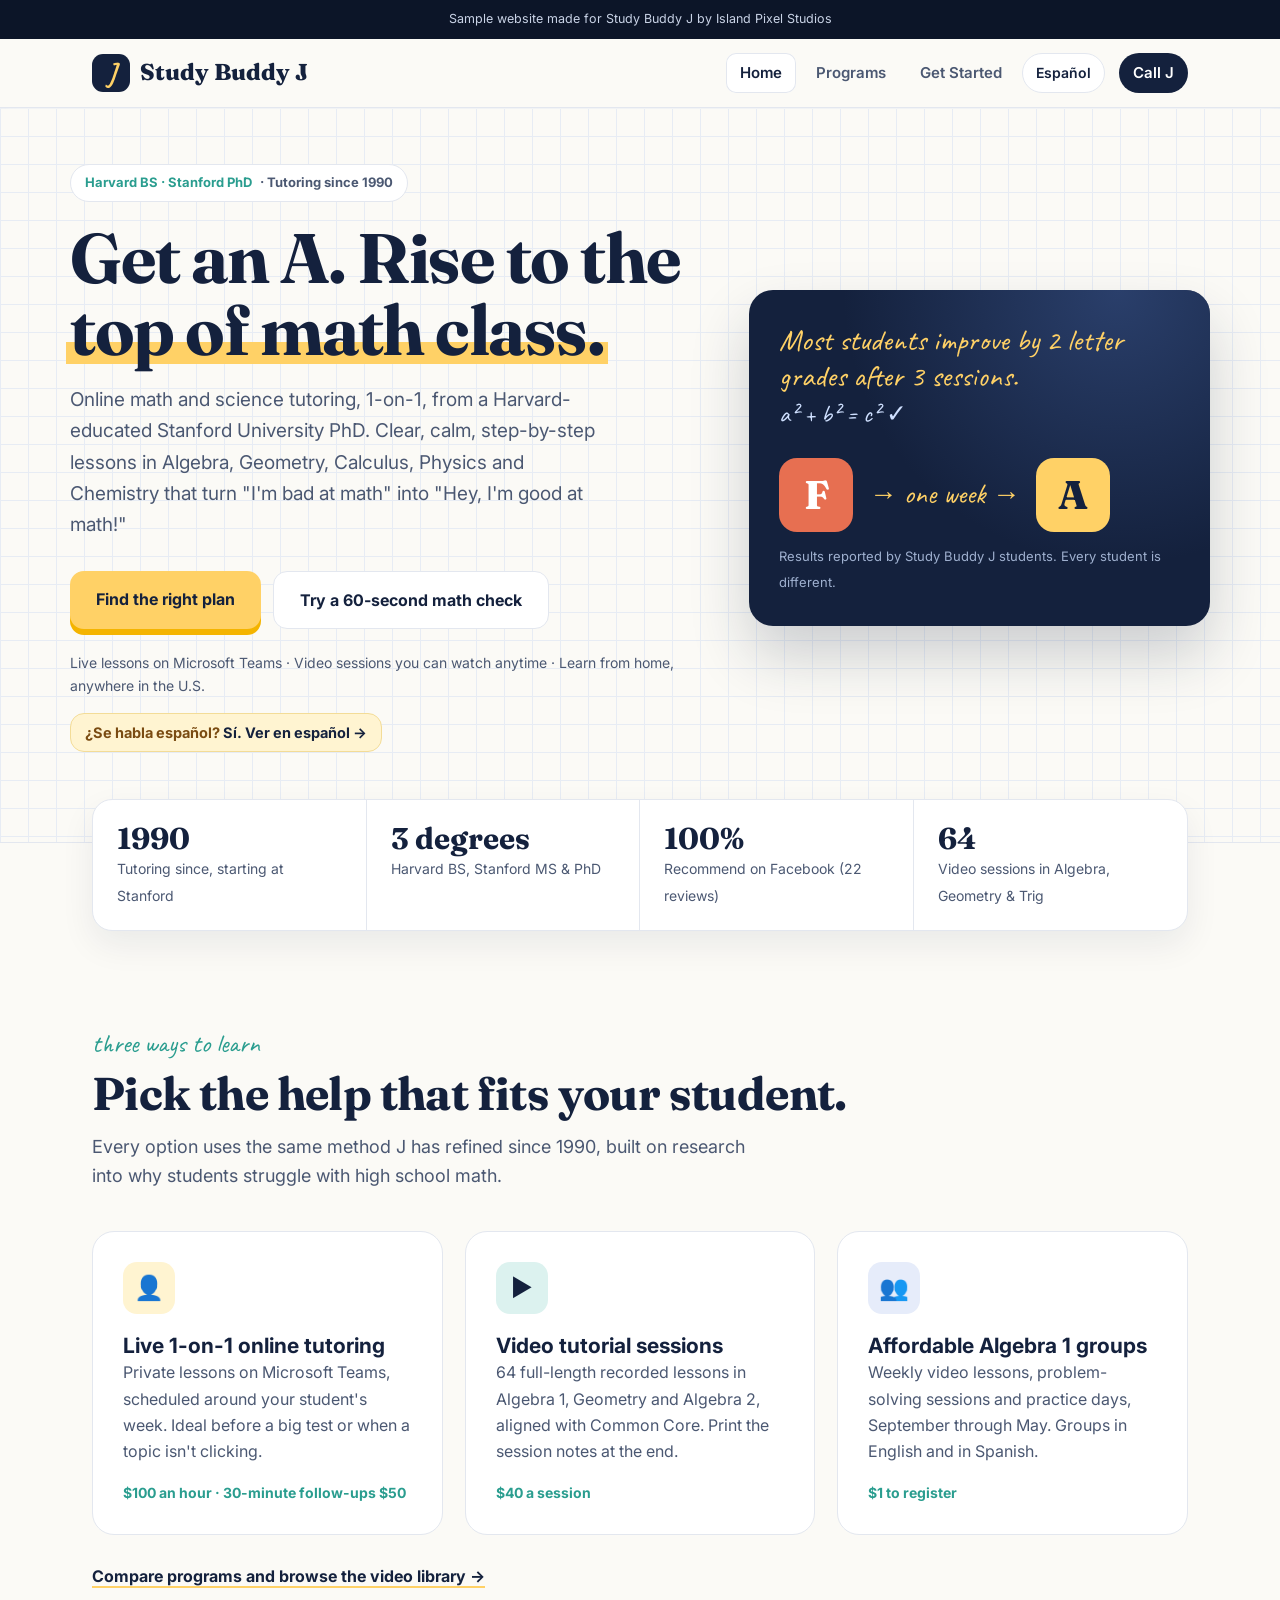
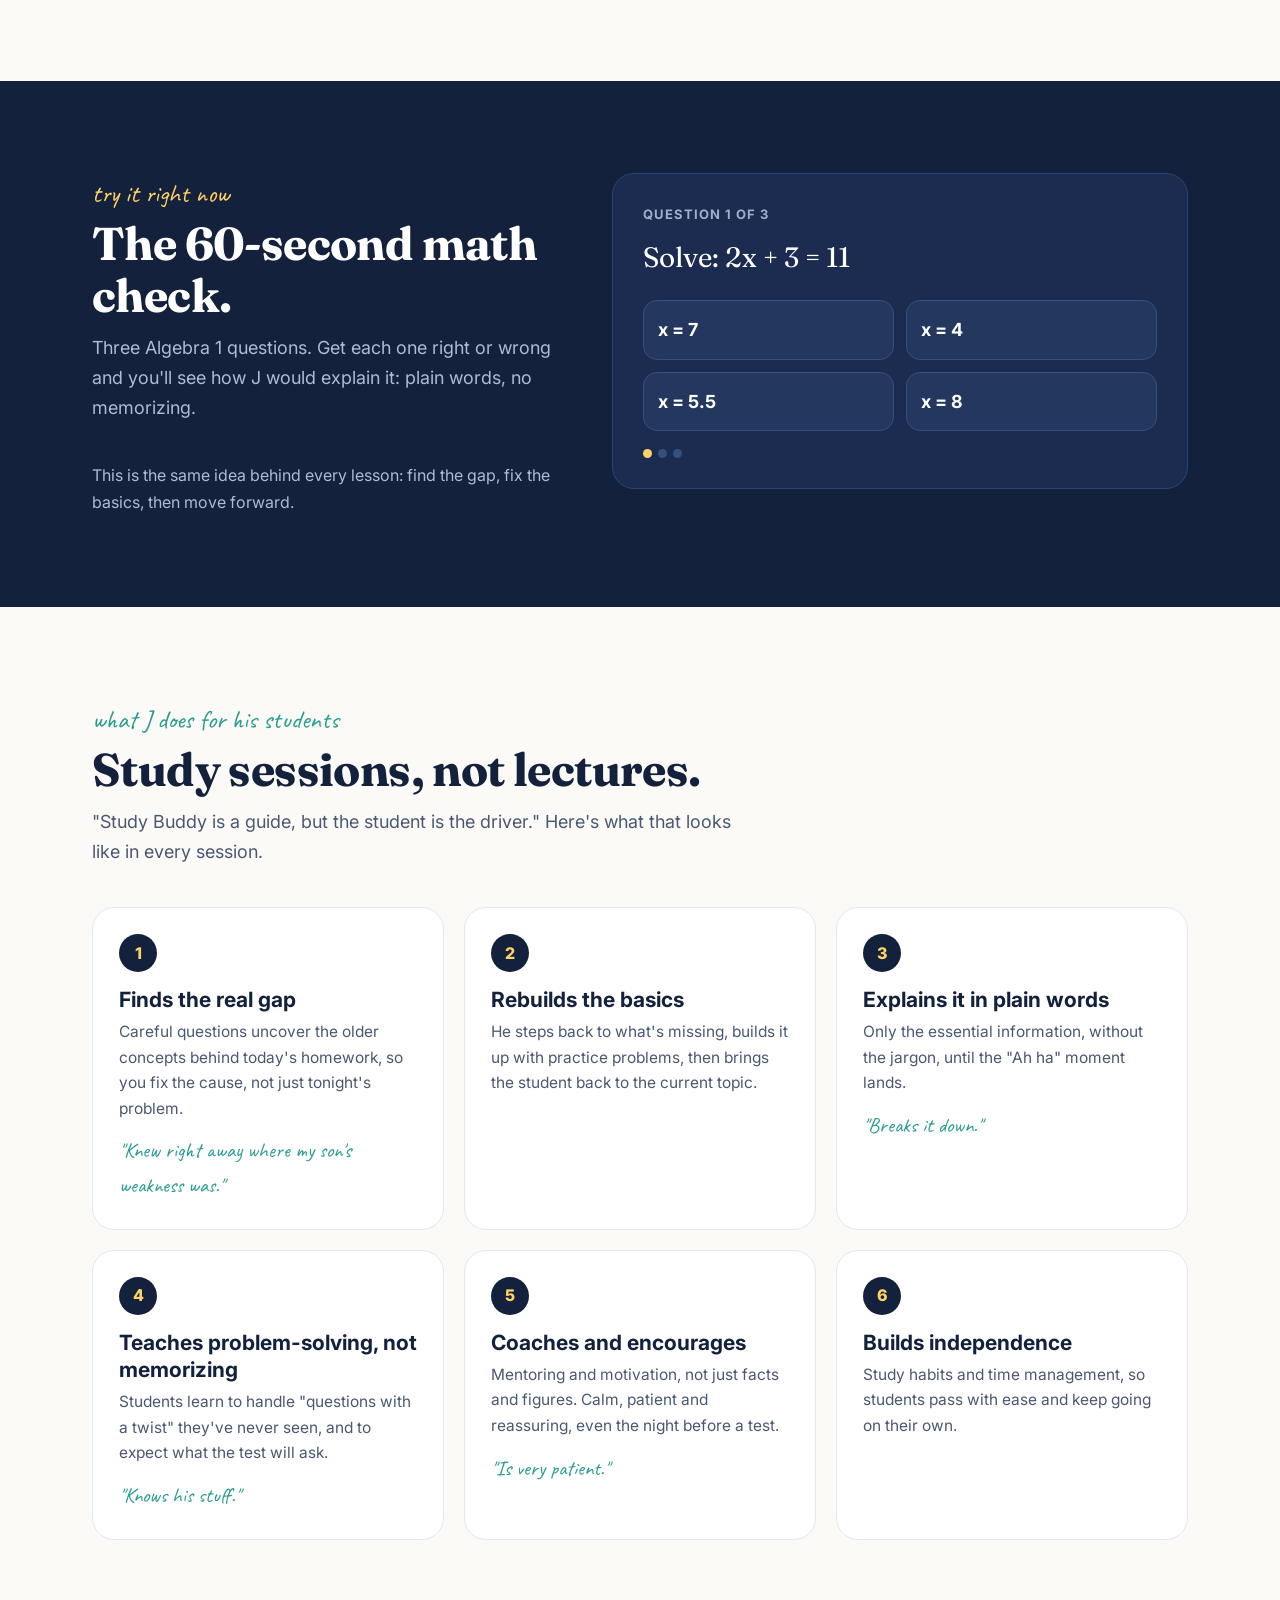
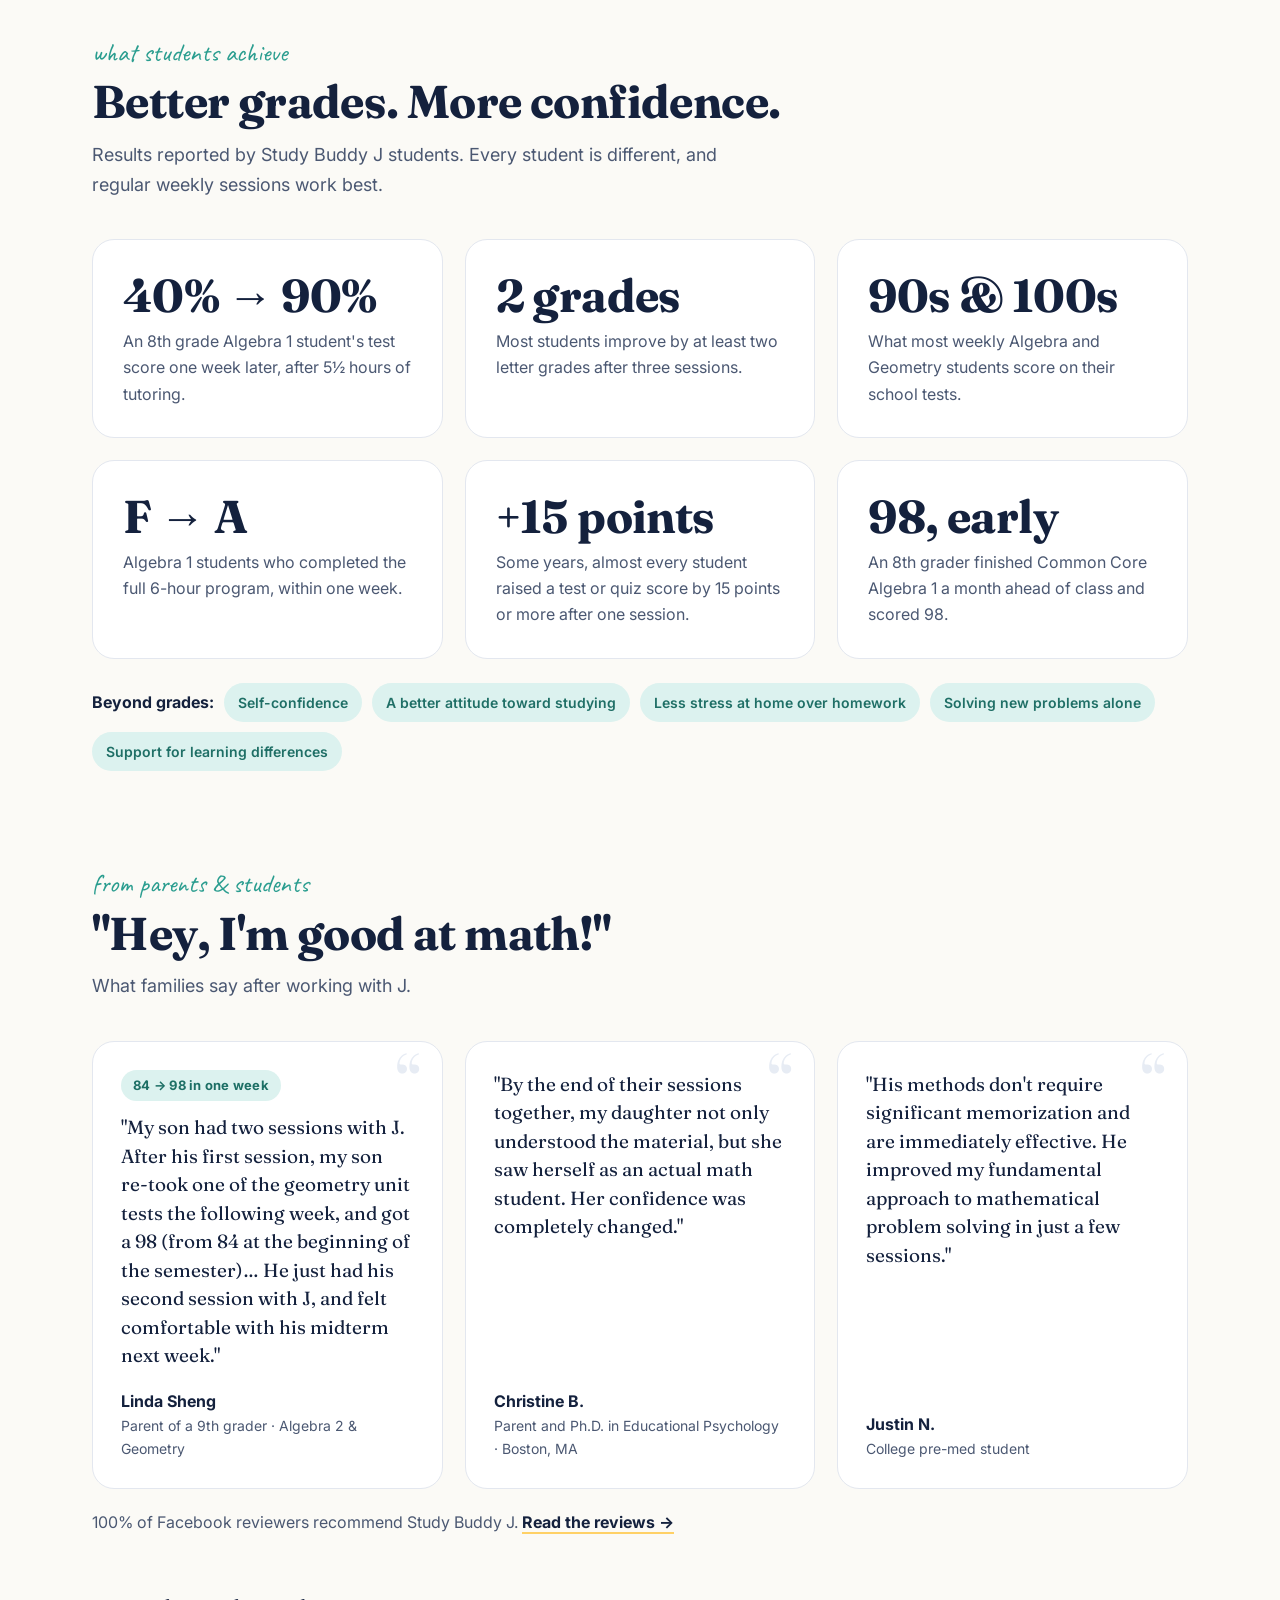
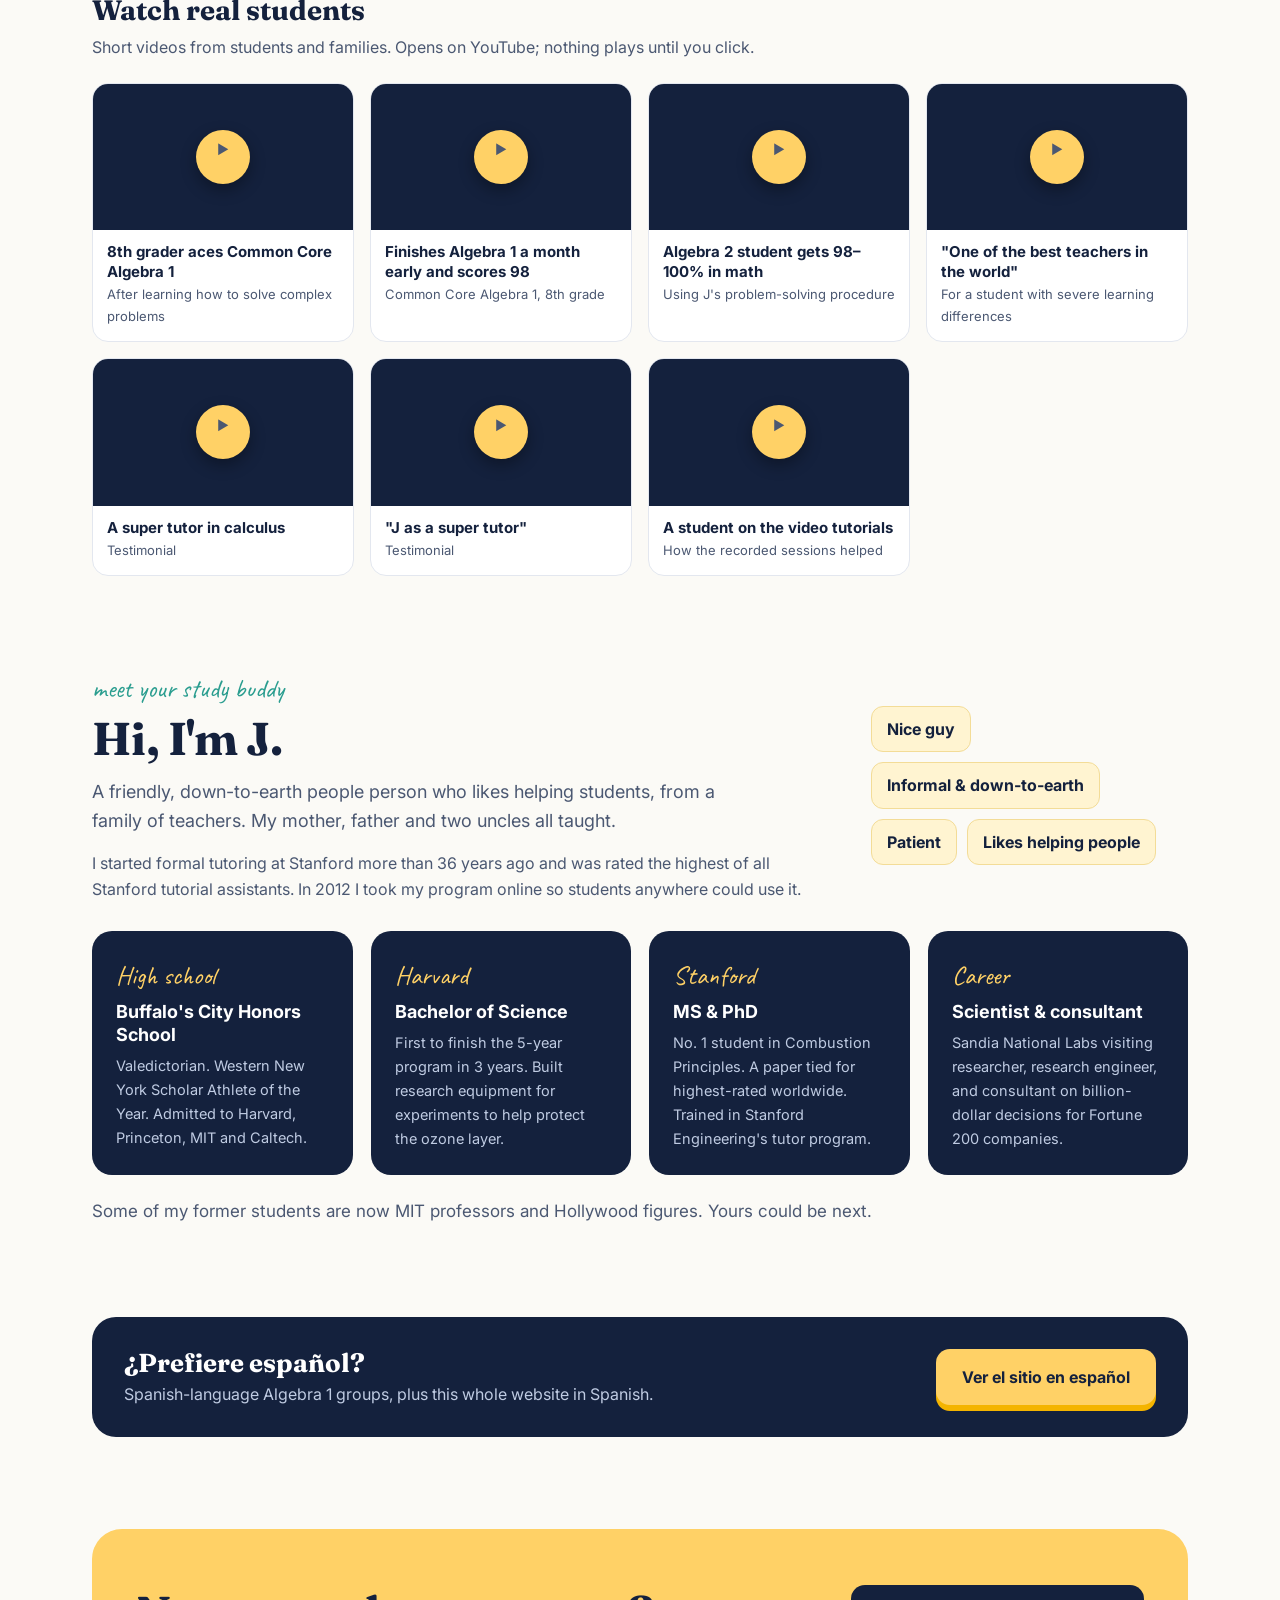
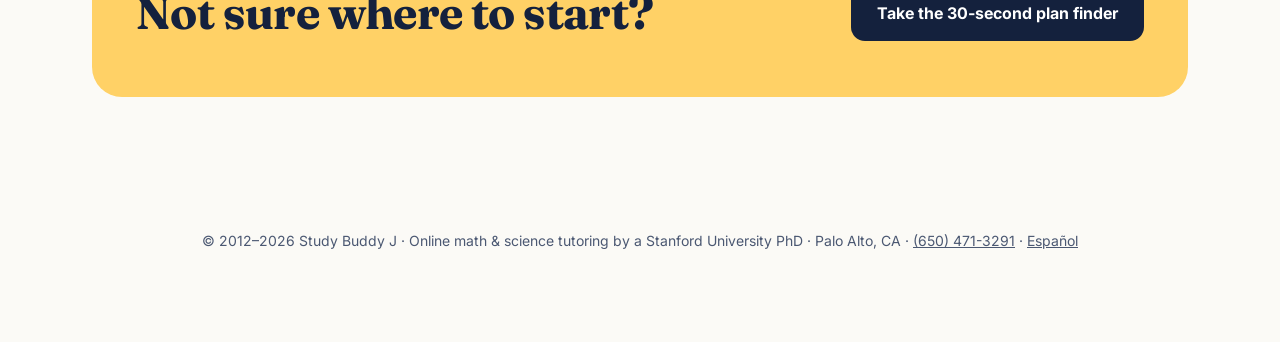
==== index.html @ e6c08299 "Rebuild as real separate pages + Spanish pages (/es/), SEO tags, updated phone/email/prices, store l" ====
<!DOCTYPE html>
<html lang="en">
<head>
<meta charset="utf-8">
<meta name="viewport" content="width=device-width, initial-scale=1">
<meta name="robots" content="noindex, nofollow">
<title>Online Math Tutor: Algebra, Geometry &amp; Calculus | Study Buddy J</title>
<meta name="description" content="Online math and science tutoring from a Harvard-educated Stanford PhD, tutoring since 1990. Live 1-on-1 lessons, video sessions and Algebra 1 groups. Based in Palo Alto, CA.">
<link rel="canonical" href="https://studybuddyj.net/">
<link rel="alternate" hreflang="en" href="https://studybuddyj.net/">
<link rel="alternate" hreflang="es" href="https://studybuddyj.net/es/">
<link rel="alternate" hreflang="x-default" href="https://studybuddyj.net/">
<meta property="og:type" content="website">
<meta property="og:site_name" content="Study Buddy J">
<meta property="og:title" content="Online Math Tutor: Algebra, Geometry &amp; Calculus | Study Buddy J">
<meta property="og:description" content="Online math and science tutoring from a Harvard-educated Stanford PhD, tutoring since 1990. Live 1-on-1 lessons, video sessions and Algebra 1 groups. Based in Palo Alto, CA.">
<meta property="og:url" content="https://studybuddyj.net/">
<meta property="og:locale" content="en_US">
<link rel="icon" href="assets/favicon.svg" type="image/svg+xml">
<link rel="preconnect" href="https://fonts.googleapis.com">
<link rel="preconnect" href="https://fonts.gstatic.com" crossorigin>
<link href="https://fonts.googleapis.com/css2?family=Fraunces:opsz,wght@9..144,600;9..144,800&family=Inter:wght@400;500;600;700;800&family=Caveat:wght@600&display=swap" rel="stylesheet">
<link rel="stylesheet" href="assets/site.css">
<script type="application/ld+json">{"@context": "https://schema.org", "@type": "EducationalOrganization", "name": "Study Buddy J", "url": "https://studybuddyj.net/", "telephone": "+1-650-471-3291", "email": "welcome@studybuddyj.net", "description": "Online math and science tutoring by a Harvard-educated Stanford University PhD, tutoring since 1990. Live 1-on-1 lessons, video sessions and Algebra 1 group programs in English and Spanish.", "address": {"@type": "PostalAddress", "addressLocality": "Palo Alto", "addressRegion": "CA", "addressCountry": "US"}, "areaServed": "US", "availableLanguage": ["English", "Spanish"], "knowsAbout": ["Algebra 1", "Geometry", "Algebra 2", "Trigonometry", "Pre-Calculus", "Calculus", "Physics", "Chemistry", "SAT Math"], "sameAs": ["https://www.facebook.com/profile.php?id=61554739125670"]}</script>
</head>
<body>
<div class="demo">Sample website made for Study Buddy J by Island Pixel Studios</div>
<div class="topbar"><div class="wrap"><header>
  <a class="logo" href="./"><span class="j">J</span>Study Buddy J</a>
  <nav>
    <a href="./" class="active" aria-current="page">Home</a><a href="programs/">Programs</a><a href="get-started/">Get Started</a>
    <a class="lang" href="es/" hreflang="es" lang="es"><span class="long">Español</span><span class="short">ES</span></a>
    <a class="call" href="tel:+16504713291">Call J</a>
  </nav>
</header></div></div>

<main class="page" id="page-home">
  <div class="graph"><div class="wrap hero">
    <div>
      <span class="eyebrow"><b>Harvard BS · Stanford PhD</b> · Tutoring since 1990</span>
      <h1>Get an A. Rise to the <span class="hl">top of math class.</span></h1>
      <p class="lede">Online math and science tutoring, 1-on-1, from a Harvard-educated Stanford University PhD. Clear, calm, step-by-step lessons in Algebra, Geometry, Calculus, Physics and Chemistry that turn "I'm bad at math" into "Hey, I'm good at math!"</p>
      <div class="btns">
        <a class="btn btn-main" href="get-started/">Find the right plan</a>
        <a class="btn btn-alt" href="#check">Try a 60-second math check</a>
      </div>
      <p class="hero-note">Live lessons on Microsoft Teams · Video sessions you can watch anytime · Learn from home, anywhere in the U.S.</p>
      <a class="es-pill" href="es/" hreflang="es" lang="es">¿Se habla español? <b>Sí. Ver en español →</b></a>
    </div>
    <div class="board">
      <div class="scribble">Most students improve by 2 letter grades after 3 sessions.</div>
      <div class="ticker" id="ticker">y = mx + b ✓</div>
      <div class="grade"><div class="g f">F</div><div class="arrow">→ one week →</div><div class="g a">A</div></div>
      <small>Results reported by Study Buddy J students. Every student is different.</small>
    </div>
  </div></div>

  <div class="wrap"><div class="proof">
    <div><b data-count="1990">1990</b><span>Tutoring since, starting at Stanford</span></div>
    <div><b>3 degrees</b><span>Harvard BS, Stanford MS &amp; PhD</span></div>
    <div><b><span data-count="100">100</span>%</b><span>Recommend on Facebook (22 reviews)</span></div>
    <div><b><span data-count="64">64</span></b><span>Video sessions in Algebra, Geometry &amp; Trig</span></div>
  </div></div>

  <section>
    <div class="wrap">
      <div class="kicker">three ways to learn</div>
      <h2>Pick the help that fits your student.</h2>
      <p class="sub">Every option uses the same method J has refined since 1990, built on research into why students struggle with high school math.</p>
      <div class="grid3">
        <div class="card"><div class="ico" style="background:#fff4d1">👤</div><h3>Live 1-on-1 online tutoring</h3><p>Private lessons on Microsoft Teams, scheduled around your student's week. Ideal before a big test or when a topic isn't clicking.</p><div class="tagline">$100 an hour · 30-minute follow-ups $50</div></div>
        <div class="card"><div class="ico" style="background:var(--teal-soft)">▶</div><h3>Video tutorial sessions</h3><p>64 full-length recorded lessons in Algebra 1, Geometry and Algebra 2, aligned with Common Core. Print the session notes at the end.</p><div class="tagline">$40 a session</div></div>
        <div class="card"><div class="ico" style="background:#e6ecfa">👥</div><h3>Affordable Algebra 1 groups</h3><p>Weekly video lessons, problem-solving sessions and practice days, September through May. Groups in English and in Spanish.</p><div class="tagline">$1 to register</div></div>
      </div>
      <p style="margin-top:28px"><a class="link" href="programs/">Compare programs and browse the video library →</a></p>
    </div>
  </section>

  <section class="dark" id="check">
    <div class="wrap check">
      <div>
        <div class="kicker">try it right now</div>
        <h2>The 60-second math check.</h2>
        <p class="sub">Three Algebra 1 questions. Get each one right or wrong and you'll see how J would explain it: plain words, no memorizing.</p>
        <p style="color:#aebbd6">This is the same idea behind every lesson: find the gap, fix the basics, then move forward.</p>
      </div>
      <div class="qbox" id="quiz" data-start="get-started/"></div>
    </div>
  </section>

  <section id="method">
    <div class="wrap">
      <div class="kicker">what J does for his students</div>
      <h2>Study sessions, not lectures.</h2>
      <p class="sub">"Study Buddy is a guide, but the student is the driver." Here's what that looks like in every session.</p>
      <div class="steps">
        <div class="step"><span class="n">1</span><h3>Finds the real gap</h3><p>Careful questions uncover the older concepts behind today's homework, so you fix the cause, not just tonight's problem.</p><span class="say">"Knew right away where my son's weakness was."</span></div>
        <div class="step"><span class="n">2</span><h3>Rebuilds the basics</h3><p>He steps back to what's missing, builds it up with practice problems, then brings the student back to the current topic.</p></div>
        <div class="step"><span class="n">3</span><h3>Explains it in plain words</h3><p>Only the essential information, without the jargon, until the "Ah ha" moment lands.</p><span class="say">"Breaks it down."</span></div>
        <div class="step"><span class="n">4</span><h3>Teaches problem-solving, not memorizing</h3><p>Students learn to handle "questions with a twist" they've never seen, and to expect what the test will ask.</p><span class="say">"Knows his stuff."</span></div>
        <div class="step"><span class="n">5</span><h3>Coaches and encourages</h3><p>Mentoring and motivation, not just facts and figures. Calm, patient and reassuring, even the night before a test.</p><span class="say">"Is very patient."</span></div>
        <div class="step"><span class="n">6</span><h3>Builds independence</h3><p>Study habits and time management, so students pass with ease and keep going on their own.</p></div>
      </div>
    </div>
  </section>

  <section style="padding-top:0">
    <div class="wrap">
      <div class="kicker">what students achieve</div>
      <h2>Better grades. More confidence.</h2>
      <p class="sub">Results reported by Study Buddy J students. Every student is different, and regular weekly sessions work best.</p>
      <div class="grid3 stats">
        <div class="card"><h2>40% → 90%</h2><p>An 8th grade Algebra 1 student's test score one week later, after 5½ hours of tutoring.</p></div>
        <div class="card"><h2>2 grades</h2><p>Most students improve by at least two letter grades after three sessions.</p></div>
        <div class="card"><h2>90s &amp; 100s</h2><p>What most weekly Algebra and Geometry students score on their school tests.</p></div>
        <div class="card"><h2>F → A</h2><p>Algebra 1 students who completed the full 6-hour program, within one week.</p></div>
        <div class="card"><h2>+15 points</h2><p>Some years, almost every student raised a test or quiz score by 15 points or more after one session.</p></div>
        <div class="card"><h2>98, early</h2><p>An 8th grader finished Common Core Algebra 1 a month ahead of class and scored 98.</p></div>
      </div>
      <div class="beyond">
        <b>Beyond grades:</b>
        <span>Self-confidence</span><span>A better attitude toward studying</span><span>Less stress at home over homework</span><span>Solving new problems alone</span><span>Support for learning differences</span>
      </div>
    </div>
  </section>

  <section style="padding-top:0" id="reviews">
    <div class="wrap">
      <div class="kicker">from parents &amp; students</div>
      <h2>"Hey, I'm good at math!"</h2>
      <p class="sub">What families say after working with J.</p>
      <div class="grid3 reviews">
        <figure class="rev"><div class="rev-tag">84 → 98 in one week</div><blockquote>"My son had two sessions with J. After his first session, my son re-took one of the geometry unit tests the following week, and got a 98 (from 84 at the beginning of the semester)… He just had his second session with J, and felt comfortable with his midterm next week."</blockquote><figcaption><b>Linda Sheng</b><span>Parent of a 9th grader · Algebra 2 &amp; Geometry</span></figcaption></figure>
        <figure class="rev"><blockquote>"By the end of their sessions together, my daughter not only understood the material, but she saw herself as an actual math student. Her confidence was completely changed."</blockquote><figcaption><b>Christine B.</b><span>Parent and Ph.D. in Educational Psychology · Boston, MA</span></figcaption></figure>
        <figure class="rev"><blockquote>"His methods don't require significant memorization and are immediately effective. He improved my fundamental approach to mathematical problem solving in just a few sessions."</blockquote><figcaption><b>Justin N.</b><span>College pre-med student</span></figcaption></figure>
      </div>
      <p class="more-rev">100% of Facebook reviewers recommend Study Buddy J. <a class="link" href="https://www.facebook.com/profile.php?id=61554739125670&amp;sk=reviews" target="_blank" rel="noopener">Read the reviews →</a></p>

      <h3 style="margin:56px 0 6px;font-family:'Fraunces',serif;font-size:28px">Watch real students</h3>
      <p style="color:var(--ink-soft);margin-bottom:22px">Short videos from students and families. Opens on YouTube; nothing plays until you click.</p>
      <div class="vgrid"><a class="vcard" href="https://www.youtube.com/watch?v=wDbudhC2nAU" target="_blank" rel="noopener"><div class="thumb" style="background-image:url(https://i.ytimg.com/vi/wDbudhC2nAU/hqdefault.jpg)"><span class="pbtn">▶</span></div><b>8th grader aces Common Core Algebra 1</b><span>After learning how to solve complex problems</span></a><a class="vcard" href="https://www.youtube.com/watch?v=GCJEwAzh7tQ" target="_blank" rel="noopener"><div class="thumb" style="background-image:url(https://i.ytimg.com/vi/GCJEwAzh7tQ/hqdefault.jpg)"><span class="pbtn">▶</span></div><b>Finishes Algebra 1 a month early and scores 98</b><span>Common Core Algebra 1, 8th grade</span></a><a class="vcard" href="https://www.youtube.com/watch?v=z6eLEng6H3I" target="_blank" rel="noopener"><div class="thumb" style="background-image:url(https://i.ytimg.com/vi/z6eLEng6H3I/hqdefault.jpg)"><span class="pbtn">▶</span></div><b>Algebra 2 student gets 98–100% in math</b><span>Using J's problem-solving procedure</span></a><a class="vcard" href="https://www.youtube.com/watch?v=gaQkwqXOjgE" target="_blank" rel="noopener"><div class="thumb" style="background-image:url(https://i.ytimg.com/vi/gaQkwqXOjgE/hqdefault.jpg)"><span class="pbtn">▶</span></div><b>"One of the best teachers in the world"</b><span>For a student with severe learning differences</span></a><a class="vcard" href="https://www.youtube.com/watch?v=ASekdlsZnmU" target="_blank" rel="noopener"><div class="thumb" style="background-image:url(https://i.ytimg.com/vi/ASekdlsZnmU/hqdefault.jpg)"><span class="pbtn">▶</span></div><b>A super tutor in calculus</b><span>Testimonial</span></a><a class="vcard" href="https://www.youtube.com/watch?v=7LE7vMYkFGE" target="_blank" rel="noopener"><div class="thumb" style="background-image:url(https://i.ytimg.com/vi/7LE7vMYkFGE/hqdefault.jpg)"><span class="pbtn">▶</span></div><b>"J as a super tutor"</b><span>Testimonial</span></a><a class="vcard" href="https://www.youtube.com/watch?v=bZ2bqB1WyNo" target="_blank" rel="noopener"><div class="thumb" style="background-image:url(https://i.ytimg.com/vi/bZ2bqB1WyNo/hqdefault.jpg)"><span class="pbtn">▶</span></div><b>A student on the video tutorials</b><span>How the recorded sessions helped</span></a></div>
    </div>
  </section>

  <section style="padding-top:0" id="about">
    <div class="wrap">
      <div class="about-top">
        <div>
          <div class="kicker">meet your study buddy</div>
          <h2>Hi, I'm J.</h2>
          <p class="sub" style="margin-bottom:14px">A friendly, down-to-earth people person who likes helping students, from a family of teachers. My mother, father and two uncles all taught.</p>
          <p style="color:var(--ink-soft)">I started formal tutoring at Stanford more than 36 years ago and was rated the highest of all Stanford tutorial assistants. In 2012 I took my program online so students anywhere could use it.</p>
        </div>
        <ul class="traits"><li>Nice guy</li><li>Informal &amp; down-to-earth</li><li>Patient</li><li>Likes helping people</li></ul>
      </div>
      <div class="timeline">
        <div class="tl"><span class="yr">High school</span><h3>Buffalo's City Honors School</h3><p>Valedictorian. Western New York Scholar Athlete of the Year. Admitted to Harvard, Princeton, MIT and Caltech.</p></div>
        <div class="tl"><span class="yr">Harvard</span><h3>Bachelor of Science</h3><p>First to finish the 5-year program in 3 years. Built research equipment for experiments to help protect the ozone layer.</p></div>
        <div class="tl"><span class="yr">Stanford</span><h3>MS &amp; PhD</h3><p>No. 1 student in Combustion Principles. A paper tied for highest-rated worldwide. Trained in Stanford Engineering's tutor program.</p></div>
        <div class="tl"><span class="yr">Career</span><h3>Scientist &amp; consultant</h3><p>Sandia National Labs visiting researcher, research engineer, and consultant on billion-dollar decisions for Fortune 200 companies.</p></div>
      </div>
      <p style="color:var(--ink-soft);margin-top:22px;font-size:17px">Some of my former students are now MIT professors and Hollywood figures. Yours could be next.</p>
    </div>
  </section>

  <section style="padding-top:0"><div class="wrap"><div class="es-strip">
    <div><h3 lang="es">¿Prefiere español?</h3><p>Spanish-language Algebra 1 groups, plus this whole website in Spanish.</p></div>
    <a class="btn btn-main" href="es/" hreflang="es" lang="es">Ver el sitio en español</a>
  </div></div></section>

  <section style="padding-top:0"><div class="wrap"><div class="cta">
    <h2>Not sure where to start?</h2>
    <a class="btn btn-dark" href="get-started/">Take the 30-second plan finder</a>
  </div></div></section>
</main>

<footer>© 2012–2026 Study Buddy J · Online math &amp; science tutoring by a Stanford University PhD · Palo Alto, CA · <a href="tel:+16504713291">(650) 471-3291</a> · <a href="es/" hreflang="es">Español</a></footer>
<div class="mobile-call"><a href="tel:+16504713291" style="background:var(--navy);color:#fff">Call J</a><a href="get-started/" style="background:var(--chalk);color:var(--navy)">Get started</a></div>
<script src="assets/site.js" defer></script>
</body>
</html>
---- assets/site.css ----
:root{--ink:#14213d;--ink-soft:#4b5872;--paper:#fbfaf6;--grid:#e7ecf4;--navy:#14213d;--navy-2:#1d2f55;--chalk:#ffd166;--chalk-deep:#f4b400;--teal:#2a9d8f;--teal-soft:#dcf2ef;--red:#e76f51;--line:#e3e7ef}
  *{box-sizing:border-box;margin:0;padding:0}
  html{scroll-behavior:smooth}
  body{font-family:"Inter",system-ui,sans-serif;color:var(--ink);background:var(--paper);line-height:1.65}
  a{color:inherit}
  button{font:inherit;cursor:pointer}
  .demo{background:#0c1528;color:#c9d3e6;font-size:12.5px;text-align:center;padding:9px 16px}
  .wrap{max-width:1140px;margin:0 auto;padding:0 22px}
  .topbar{position:sticky;top:0;z-index:20;background:rgba(251,250,246,.92);backdrop-filter:blur(8px);border-bottom:1px solid var(--line)}
  header{display:flex;align-items:center;justify-content:space-between;padding:14px 0}
  .logo{display:flex;align-items:center;gap:10px;font-family:"Fraunces",serif;font-weight:800;font-size:23px;text-decoration:none}
  .logo .j{display:grid;place-items:center;width:38px;height:38px;border-radius:11px;background:var(--navy);color:var(--chalk);font-family:"Caveat",cursive;font-size:28px;line-height:1}
  nav{display:flex;align-items:center;gap:6px}
  nav a{text-decoration:none;font-weight:600;font-size:15px;color:var(--ink-soft);padding:8px 14px;border-radius:10px}
  nav a:hover{color:var(--ink);background:#fff}
  nav a.active{color:var(--ink);background:#fff;box-shadow:inset 0 0 0 1px var(--line)}
  nav .call{background:var(--navy);color:#fff;border-radius:999px;margin-left:8px}
  nav .call:hover{background:var(--navy-2);color:#fff}

  .page{display:none;animation:fade .35s ease}
  .page.show{display:block}
  @keyframes fade{from{opacity:0;transform:translateY(8px)}to{opacity:1;transform:none}}

  .graph{background:linear-gradient(var(--grid) 1px,transparent 1px) 0 0/28px 28px,linear-gradient(90deg,var(--grid) 1px,transparent 1px) 0 0/28px 28px,var(--paper);border-bottom:1px solid var(--line)}
  .hero{display:grid;grid-template-columns:1.15fr .85fr;gap:56px;align-items:center;padding:56px 0 90px}
  .eyebrow{display:inline-flex;gap:8px;background:#fff;border:1px solid var(--line);padding:7px 14px;border-radius:999px;font-size:13px;font-weight:700;color:var(--ink-soft)}
  .eyebrow b{color:var(--teal)}
  h1{font-family:"Fraunces",serif;font-size:clamp(40px,6vw,70px);line-height:1.03;letter-spacing:-1.5px;margin:20px 0 18px}
  .hl{white-space:nowrap;padding:0 4px;margin:0 -4px;border-radius:4px;background:linear-gradient(transparent 64%,var(--chalk) 64%,var(--chalk) 90%,transparent 90%);-webkit-box-decoration-break:clone;box-decoration-break:clone}
  .lede{font-size:19px;color:var(--ink-soft);max-width:540px;margin-bottom:30px}
  .btns{display:flex;gap:12px;flex-wrap:wrap}
  .btn{display:inline-block;text-decoration:none;font-weight:700;padding:15px 26px;border-radius:14px;border:0;transition:transform .15s,box-shadow .15s}
  .btn:hover{transform:translateY(-2px)}
  .btn-main{background:var(--chalk);color:var(--navy);box-shadow:0 6px 0 var(--chalk-deep)}
  .btn-dark{background:var(--navy);color:#fff}
  .btn-alt{background:#fff;border:1.5px solid var(--line)}
  .hero-note{margin-top:22px;font-size:14px;color:var(--ink-soft)}

  .board{background:var(--navy);color:#e9eef8;border-radius:24px;padding:32px 30px;box-shadow:0 30px 60px #14213d33;position:relative;overflow:hidden}
  .board:before{content:"";position:absolute;inset:0;background:radial-gradient(circle at 80% 0,#2a3f6b 0,transparent 55%)}
  .board>*{position:relative}
  .board .scribble{font-family:"Caveat",cursive;color:var(--chalk);font-size:30px;line-height:1.2}
  .grade{display:flex;align-items:center;gap:16px;margin:22px 0 10px}
  .g{display:grid;place-items:center;width:74px;height:74px;border-radius:18px;font-family:"Fraunces",serif;font-weight:800;font-size:40px;transition:all .6s}
  .g.f{background:#e76f51;color:#fff}
  .g.a{background:var(--chalk);color:var(--navy)}
  .arrow{font-family:"Caveat",cursive;font-size:28px;color:var(--chalk)}
  .board small{color:#9fb0cf;font-size:13px}
  .ticker{font-family:"Caveat",cursive;font-size:25px;color:#cfe0ff;min-height:36px}

  .proof{display:grid;grid-template-columns:repeat(4,1fr);background:#fff;border:1px solid var(--line);border-radius:20px;margin-top:-44px;position:relative;box-shadow:0 14px 34px #14213d12}
  .proof div{padding:22px 24px;border-right:1px solid var(--line)}
  .proof div:last-child{border-right:0}
  .proof b{display:block;font-family:"Fraunces",serif;font-size:30px;line-height:1.1}
  .proof span{font-size:14px;color:var(--ink-soft)}
  .proof b span{font-size:inherit;color:inherit}

  section{padding:92px 0}
  h2{font-family:"Fraunces",serif;font-size:clamp(30px,4.2vw,46px);line-height:1.12;letter-spacing:-.6px;margin-bottom:12px}
  h3{font-size:21px;line-height:1.3}
  .sub{font-size:18px;color:var(--ink-soft);max-width:660px;margin-bottom:40px}
  .kicker{font-family:"Caveat",cursive;font-size:26px;color:var(--teal);margin-bottom:2px}
  .card{background:#fff;border:1px solid var(--line);border-radius:22px;padding:30px}
  .grid3{display:grid;grid-template-columns:repeat(3,1fr);gap:22px}
  .grid2{display:grid;grid-template-columns:1fr 1fr;gap:22px}
  .ico{width:52px;height:52px;border-radius:14px;display:grid;place-items:center;font-size:24px;margin-bottom:18px}
  .card p{color:var(--ink-soft)}
  .tagline{margin-top:16px;font-weight:700;font-size:14px;color:var(--teal)}
  .link{font-weight:700;color:var(--navy);text-decoration:none;border-bottom:2px solid var(--chalk)}

  /* math check */
  .dark{background:var(--navy);color:#e9eef8}
  .dark h2{color:#fff}.dark .sub{color:#aebbd6}.dark .kicker{color:var(--chalk)}
  .check{display:grid;grid-template-columns:.9fr 1.1fr;gap:48px;align-items:start}
  .qbox{background:#1c2c50;border:1px solid #2d4372;border-radius:22px;padding:30px}
  .qnum{font-size:13px;font-weight:700;letter-spacing:.08em;color:#9fb0cf;text-transform:uppercase}
  .qtext{font-family:"Fraunces",serif;font-size:28px;margin:8px 0 20px;color:#fff}
  .opts{display:grid;grid-template-columns:1fr 1fr;gap:12px}
  .opt{background:#24375f;border:1.5px solid #34507f;color:#fff;border-radius:14px;padding:14px;font-weight:700;font-size:18px;text-align:left}
  .opt:hover{border-color:var(--chalk)}
  .opt.right{background:var(--teal);border-color:var(--teal)}
  .opt.wrong{background:#5b2f3a;border-color:var(--red)}
  .explain{margin-top:18px;background:#13213f;border-radius:14px;padding:16px 18px;font-size:15px;color:#cfe0ff;display:none}
  .explain.show{display:block}
  .explain b{color:var(--chalk);font-family:"Caveat",cursive;font-size:22px;font-weight:600}
  .qnav{display:flex;justify-content:space-between;align-items:center;margin-top:18px}
  .dots{display:flex;gap:6px}.dots i{width:9px;height:9px;border-radius:50%;background:#34507f}.dots i.on{background:var(--chalk)}
  .score{font-family:"Fraunces",serif;font-size:40px;color:var(--chalk)}

  /* reviews carousel */
  .carousel{position:relative}
  .slide{display:none}.slide.show{display:block;animation:fade .4s}
  .quote{font-family:"Fraunces",serif;font-size:clamp(22px,2.6vw,30px);line-height:1.45;max-width:860px}
  .who{margin-top:18px;color:var(--ink-soft)}.who b{color:var(--ink)}
  .cnav{display:flex;gap:10px;margin-top:26px}
  .cnav button{width:46px;height:46px;border-radius:50%;border:1.5px solid var(--line);background:#fff;font-size:18px}

  /* programs page */
  .phead{padding:60px 0 40px}
  .program{display:grid;grid-template-columns:auto 1fr auto;gap:24px;align-items:center;background:#fff;border:1px solid var(--line);border-radius:22px;padding:26px 28px;margin-bottom:16px}
  .program .ico{margin:0}
  .program p{color:var(--ink-soft)}
  .price{text-align:right;font-family:"Fraunces",serif;font-size:26px;font-weight:800}
  .price small{display:block;font-family:"Inter";font-size:13px;color:var(--ink-soft);font-weight:500}
  .subs{display:grid;grid-template-columns:repeat(3,1fr);gap:18px;margin-top:22px}
  .sub-card{background:#fff;border:1.5px solid var(--line);border-radius:20px;padding:24px;position:relative}
  .sub-card.pop{border-color:var(--chalk-deep);box-shadow:0 12px 30px #f4b40026}
  .sub-card .badge{position:absolute;top:-12px;left:22px;background:var(--chalk);font-size:12px;font-weight:800;padding:4px 10px;border-radius:999px}
  .sub-card .big{font-family:"Fraunces",serif;font-size:38px;font-weight:800}
  .sub-card ul{list-style:none;margin-top:10px;color:var(--ink-soft);font-size:15px}
  .sub-card li{padding:4px 0}.sub-card li:before{content:"✓ ";color:var(--teal);font-weight:800}

  .lib-tools{display:flex;gap:12px;flex-wrap:wrap;margin-bottom:18px}
  .lib-tools input{flex:1;min-width:220px;padding:13px 16px;border:1.5px solid var(--line);border-radius:12px;font:inherit;background:#fff}
  .filter{border:1.5px solid var(--line);background:#fff;border-radius:999px;padding:10px 16px;font-weight:700;font-size:14px}
  .filter.on{background:var(--navy);color:#fff;border-color:var(--navy)}
  .lib{display:grid;grid-template-columns:repeat(3,1fr);gap:12px}
  .vid{background:#fff;border:1px solid var(--line);border-radius:16px;padding:16px 18px;display:flex;gap:14px;align-items:flex-start}
  .play{flex:none;width:40px;height:40px;border-radius:12px;display:grid;place-items:center;color:#fff;font-size:14px}
  .vid b{display:block;font-size:15px}
  .vid span{font-size:13px;color:var(--ink-soft)}
  .count{font-size:14px;color:var(--ink-soft);margin-bottom:12px}
  .es-card{background:linear-gradient(135deg,#fff4d1,#fde3cf);border-radius:24px;padding:34px;display:grid;grid-template-columns:1.2fr .8fr;gap:30px;align-items:center}
  .week{display:grid;grid-template-columns:repeat(5,1fr);gap:8px;margin-top:22px}
  .day{background:#fff;border-radius:14px;padding:14px 10px;text-align:center;font-size:13px}
  .day b{display:block;font-size:14px;margin-bottom:4px}

  /* start page */
  .finder{max-width:760px;margin:0 auto}
  .step-q{font-family:"Fraunces",serif;font-size:26px;margin-bottom:16px}
  .choices{display:grid;gap:12px}
  .choice{background:#fff;border:1.5px solid var(--line);border-radius:16px;padding:16px 20px;text-align:left;font-weight:600;font-size:16px;display:flex;gap:14px;align-items:center}
  .choice:hover{border-color:var(--chalk-deep);transform:translateX(3px)}
  .choice span{font-size:22px}
  .progress{height:8px;background:var(--grid);border-radius:99px;margin-bottom:28px;overflow:hidden}
  .progress i{display:block;height:100%;background:var(--teal);width:0;transition:width .4s}
  .result{background:var(--navy);color:#fff;border-radius:24px;padding:34px}
  .result h3{font-family:"Fraunces",serif;font-size:30px;color:var(--chalk);margin:4px 0 10px}
  .result p{color:#cfdcf2}
  form.book{display:grid;grid-template-columns:1fr 1fr;gap:14px}
  form.book label{font-size:14px;font-weight:700;display:block;margin-bottom:6px}
  form.book input,form.book select,form.book textarea{width:100%;padding:13px 14px;border:1.5px solid var(--line);border-radius:12px;font:inherit;background:#fff}
  form.book .full{grid-column:1/-1}
  .sent{display:none;background:var(--teal-soft);border-radius:16px;padding:20px;font-weight:600}
  details{background:#fff;border:1px solid var(--line);border-radius:16px;padding:18px 22px;margin-bottom:12px}
  summary{font-weight:700;cursor:pointer;list-style:none;display:flex;justify-content:space-between}
  summary:after{content:"+";font-size:22px;line-height:1;color:var(--teal)}
  details[open] summary:after{content:"–"}
  details p{color:var(--ink-soft);margin-top:10px}
  .contact-strip{display:grid;grid-template-columns:repeat(3,1fr);gap:16px;margin-top:24px}
  .contact-strip .card{padding:22px}
  .contact-strip a{font-family:"Fraunces",serif;font-weight:800;font-size:21px;text-decoration:none;display:block;margin-top:2px}

  .cta{background:var(--chalk);border-radius:30px;padding:56px 44px;display:flex;justify-content:space-between;align-items:center;gap:30px;flex-wrap:wrap}
  .cta h2{color:var(--navy);margin:0}
  footer{padding:40px 0 90px;text-align:center;color:var(--ink-soft);font-size:14px}
  .mobile-call{display:none}

  /* method, results, reviews, videos, about */
  .steps{display:grid;grid-template-columns:repeat(3,1fr);gap:20px}
  .step{background:#fff;border:1px solid var(--line);border-radius:22px;padding:26px;position:relative}
  .step .n{display:grid;place-items:center;width:38px;height:38px;border-radius:50%;background:var(--navy);color:var(--chalk);font-weight:800;margin-bottom:14px}
  .step h3{margin-bottom:6px}
  .step p{color:var(--ink-soft);font-size:15.5px}
  .step .say{display:inline-block;margin-top:12px;font-family:"Caveat",cursive;font-size:21px;color:var(--teal)}
  .stats h2{margin:0 0 6px}
  .beyond{display:flex;flex-wrap:wrap;gap:10px;align-items:center;margin-top:24px}
  .beyond span{background:var(--teal-soft);color:#1f6f66;font-weight:600;font-size:14px;padding:8px 14px;border-radius:999px}
  .rev{background:#fff;border:1px solid var(--line);border-radius:22px;padding:28px;display:flex;flex-direction:column;justify-content:space-between;position:relative}
  .rev:before{content:"\201C";position:absolute;top:4px;right:20px;font-family:"Fraunces",serif;font-size:80px;color:var(--grid);line-height:1}
  .rev blockquote{font-family:"Fraunces",serif;font-size:19px;line-height:1.5;position:relative}
  .rev figcaption{margin-top:18px;font-size:14px;color:var(--ink-soft)}
  .rev-tag{align-self:flex-start;background:var(--teal-soft);color:#1d6f65;font-weight:700;font-size:13px;letter-spacing:.02em;padding:5px 12px;border-radius:999px;margin-bottom:12px}
  .rev figcaption b{display:block;color:var(--ink);font-size:16px}
  .more-rev{margin-top:20px;color:var(--ink-soft)}
  .vgrid{display:grid;grid-template-columns:repeat(4,1fr);gap:16px}
  .vcard{text-decoration:none;background:#fff;border:1px solid var(--line);border-radius:16px;overflow:hidden;display:flex;flex-direction:column;transition:transform .15s,box-shadow .15s}
  .vcard:hover{transform:translateY(-3px);box-shadow:0 12px 26px #14213d18}
  .thumb{aspect-ratio:16/9;background:var(--navy) center/cover;position:relative}
  .pbtn{position:absolute;inset:0;margin:auto;width:54px;height:54px;border-radius:50%;background:var(--chalk);color:var(--navy);display:grid;place-items:center;font-size:18px;box-shadow:0 6px 16px #0005}
  .vcard b{padding:12px 14px 2px;font-size:15px;line-height:1.35}
  .vcard span{padding:0 14px 14px;font-size:13px;color:var(--ink-soft)}
  .about-top{display:grid;grid-template-columns:1.4fr .6fr;gap:40px;align-items:center;margin-bottom:28px}
  .traits{list-style:none;display:flex;flex-wrap:wrap;gap:10px}
  .traits li{background:#fff4d1;border:1px solid #f3dc97;font-weight:700;padding:9px 15px;border-radius:12px}
  .timeline{display:grid;grid-template-columns:repeat(4,1fr);gap:18px;position:relative}
  .tl{background:var(--navy);color:#e9eef8;border-radius:20px;padding:24px}
  .tl .yr{font-family:"Caveat",cursive;font-size:26px;color:var(--chalk)}
  .tl h3{color:#fff;font-size:18px;margin:2px 0 8px}
  .tl p{color:#bfcbe2;font-size:14.5px}
  @media(max-width:900px){.steps,.vgrid,.timeline,.about-top{grid-template-columns:1fr 1fr}.reviews{grid-template-columns:1fr}}
  @media(max-width:560px){.steps,.vgrid,.timeline,.about-top{grid-template-columns:1fr}}

  @media(max-width:900px){
    .hero,.check,.es-card,.grid2{grid-template-columns:1fr}
    .grid3,.subs,.lib,.contact-strip{grid-template-columns:1fr}
    .proof{grid-template-columns:1fr 1fr}
    .proof div:nth-child(2){border-right:0}.proof div:nth-child(-n+2){border-bottom:1px solid var(--line)}
    .program{grid-template-columns:1fr}.price{text-align:left}
    nav a:not(.call){padding:8px 9px;font-size:14px}
    nav .call{display:none}
    section{padding:64px 0}
    .week{grid-template-columns:repeat(5,minmax(0,1fr))}
    .mobile-call{display:flex;position:fixed;left:12px;right:12px;bottom:12px;z-index:30;gap:10px}
    .mobile-call a{flex:1;text-align:center;padding:15px;border-radius:14px;font-weight:800;text-decoration:none;box-shadow:0 10px 24px #14213d33}
    form.book{grid-template-columns:1fr}
  }
  @media(max-width:480px){
    .wrap{padding:0 16px}
    h1{font-size:40px}.hl{white-space:normal}
    .logo{font-size:0;gap:0}.logo .j{font-size:28px}
    .opts{grid-template-columns:1fr}
    .qtext{font-size:23px}
    .cta{padding:36px 22px}
    .day{padding:10px 4px;font-size:11px}
  }

  /* ---- multi-page + bilingual additions ---- */
  .page{display:block;animation:none}
  nav .lang{border:1.5px solid var(--line);background:#fff;color:var(--ink);border-radius:999px;padding:7px 13px;font-size:14px}
  nav .lang .short{display:none}
  .es-pill{display:inline-block;line-height:1.45;margin-top:16px;text-decoration:none;background:#fff4d1;border:1px solid #f3dc97;color:#7a4b12;font-weight:700;font-size:14.5px;padding:8px 14px;border-radius:14px}
  .es-pill:hover{background:#ffeab0}
  .es-pill b{color:var(--navy)}
  .rates{display:flex;flex-wrap:wrap;gap:8px;margin-top:12px}
  .rates span{background:var(--grid);border-radius:10px;padding:6px 11px;font-size:14px;font-weight:600;color:var(--ink)}
  .rates span b{font-family:"Fraunces",serif}
  .buy{display:inline-block;margin-top:14px;text-decoration:none;font-weight:800;font-size:14.5px;background:var(--navy);color:#fff;padding:10px 16px;border-radius:12px}
  .buy:hover{background:var(--navy-2)}
  .buy.light{background:var(--chalk);color:var(--navy)}
  .paynote{font-size:13px;color:var(--ink-soft);margin-top:10px}
  .subs.two{grid-template-columns:repeat(2,1fr);max-width:760px}
  a.vid{text-decoration:none;color:inherit;transition:border-color .15s,transform .15s}
  a.vid:hover{border-color:var(--chalk-deep);transform:translateY(-2px)}
  .vid .code{display:inline-block;font-size:11.5px;font-weight:800;letter-spacing:.04em;color:var(--ink-soft);margin-top:6px}
  .vid .go{display:block;margin-top:6px;font-size:13px;font-weight:800;color:var(--navy)}
  .groups{display:grid;grid-template-columns:repeat(2,1fr);gap:20px;margin-top:8px}
  .gcard{background:#fff;border:1px solid var(--line);border-radius:22px;padding:28px;display:flex;flex-direction:column}
  .gcard.es{background:linear-gradient(160deg,#fff8e3,#fff);border-color:#f3dc97}
  .gcard .lang-tag{align-self:flex-start;font-size:12px;font-weight:800;letter-spacing:.05em;text-transform:uppercase;padding:4px 10px;border-radius:999px;background:var(--grid);color:var(--ink-soft);margin-bottom:12px}
  .gcard.es .lang-tag{background:#ffe7a3;color:#7a4b12}
  .gcard h3{font-family:"Fraunces",serif;font-size:23px;margin-bottom:4px}
  .gcard .pace{font-weight:700;color:var(--teal);font-size:14.5px;margin-bottom:10px}
  .gcard p{color:var(--ink-soft);font-size:15.5px}
  .times{list-style:none;margin:14px 0 4px;border-top:1px solid var(--line)}
  .times li{display:flex;justify-content:space-between;gap:12px;padding:9px 0;border-bottom:1px solid var(--line);font-size:14.5px}
  .times li b{white-space:nowrap}
  .times li span{color:var(--ink-soft);text-align:right}
  .gprice{display:flex;align-items:baseline;gap:8px;margin-top:16px}
  .gprice b{font-family:"Fraunces",serif;font-size:30px}
  .gprice span{color:var(--ink-soft);font-size:14.5px}
  .gcard .buy{align-self:flex-start;margin-top:auto}
  .gcard .spacer{flex:1;min-height:14px}
  .season{display:inline-block;background:var(--teal-soft);color:#1d6f65;font-weight:700;font-size:14px;padding:6px 12px;border-radius:999px;margin-bottom:20px}
  .note-tr{display:block;font-size:12.5px;color:var(--ink-soft);margin-top:6px;font-style:italic}
  .es-strip{background:var(--navy);color:#e9eef8;border-radius:24px;padding:30px 32px;display:flex;justify-content:space-between;align-items:center;gap:20px;flex-wrap:wrap}
  .es-strip h3{font-family:"Fraunces",serif;font-size:26px;color:#fff}
  .es-strip p{color:#bfcbe2}
  @media(max-width:900px){.groups,.subs.two{grid-template-columns:1fr}}
  @media(max-width:480px){nav .lang .long{display:none}nav .lang .short{display:inline}nav .lang{padding:6px 10px}nav a:not(.call){padding:7px 7px}.times li{flex-direction:column;gap:2px}.times li span{text-align:left}}
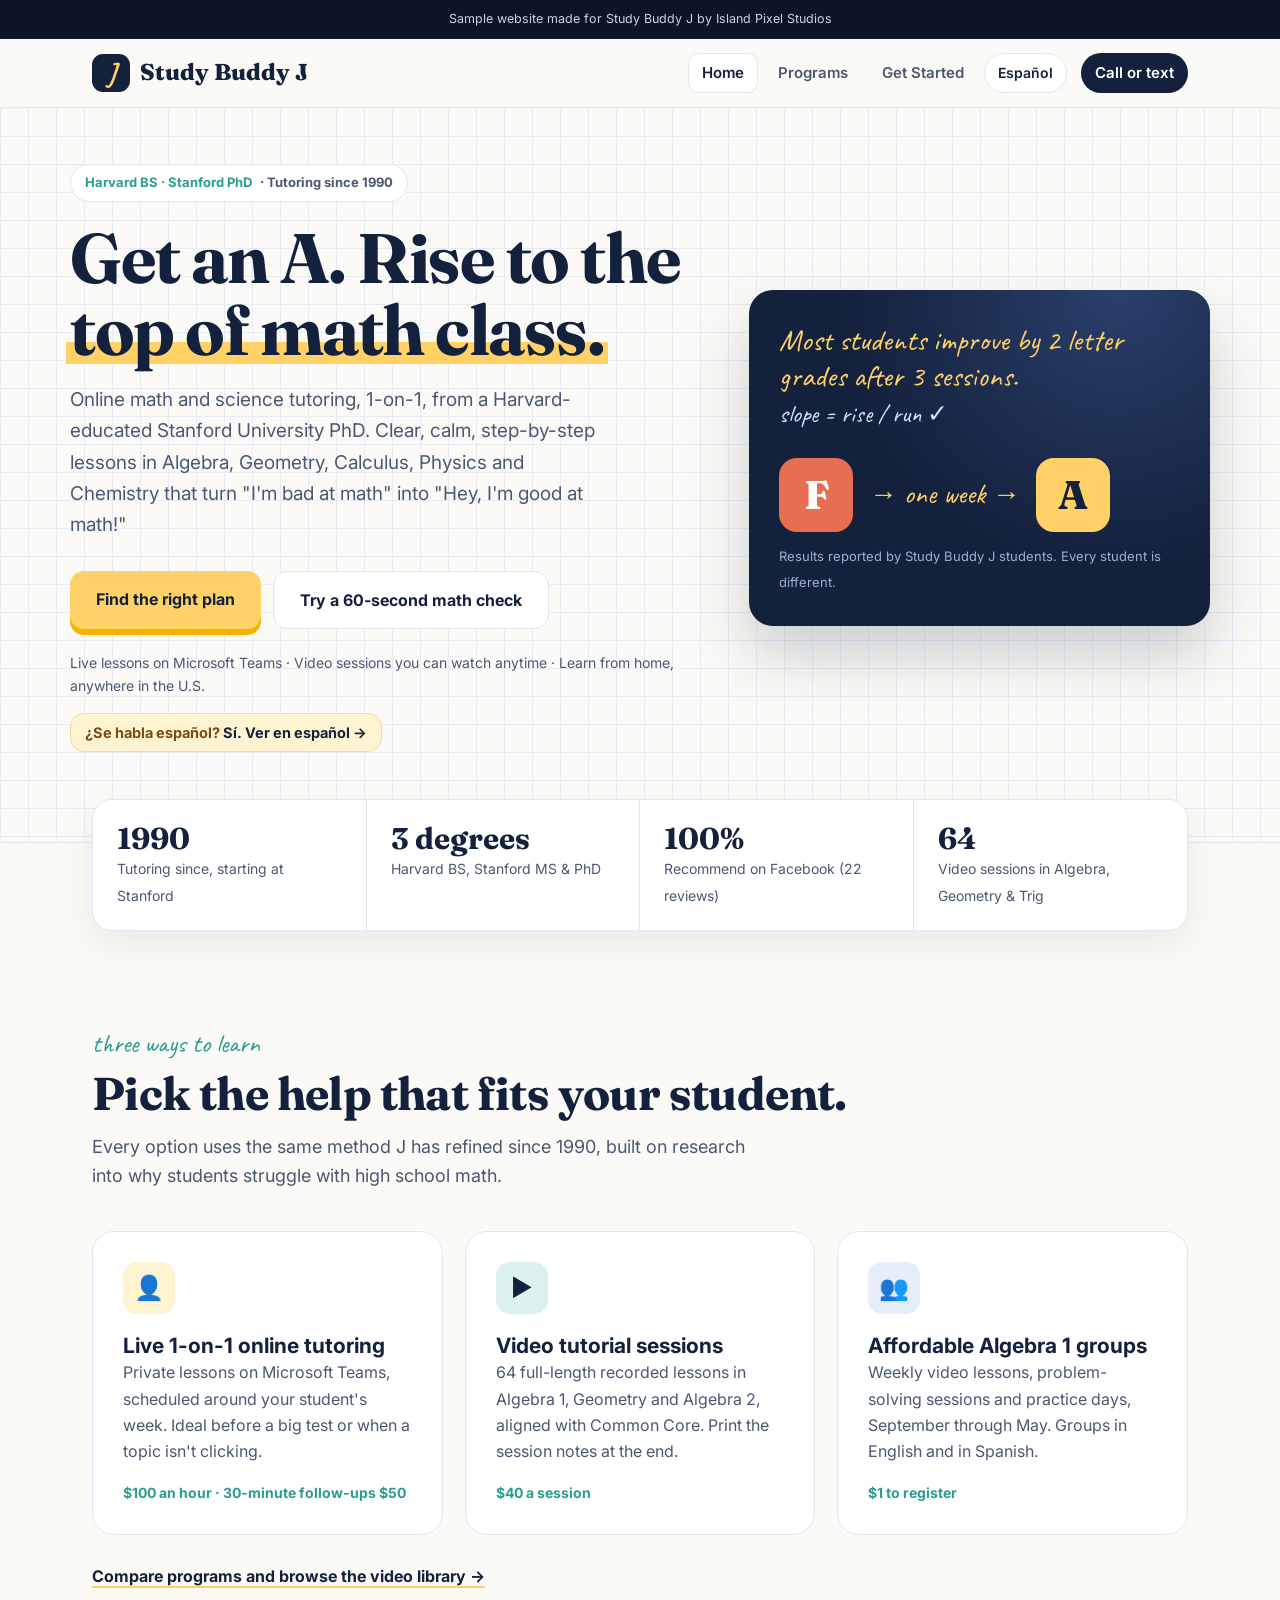
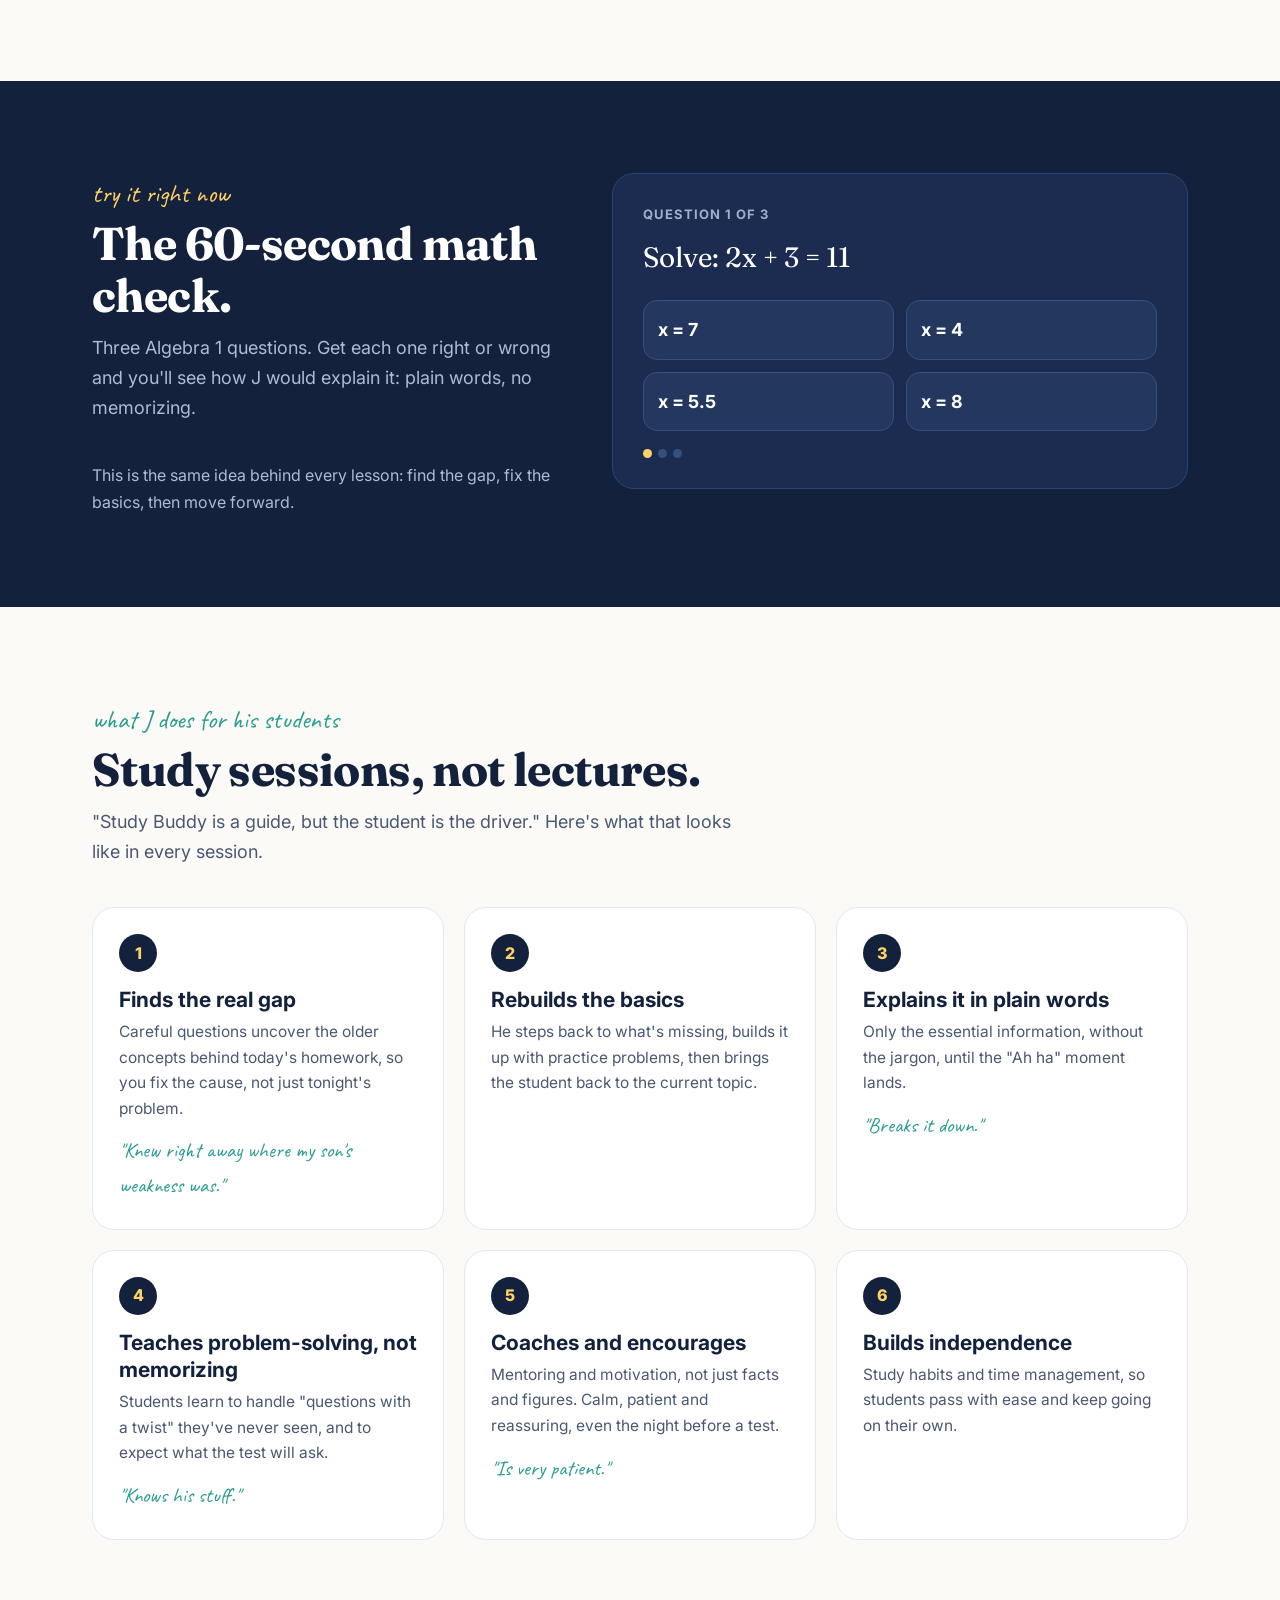
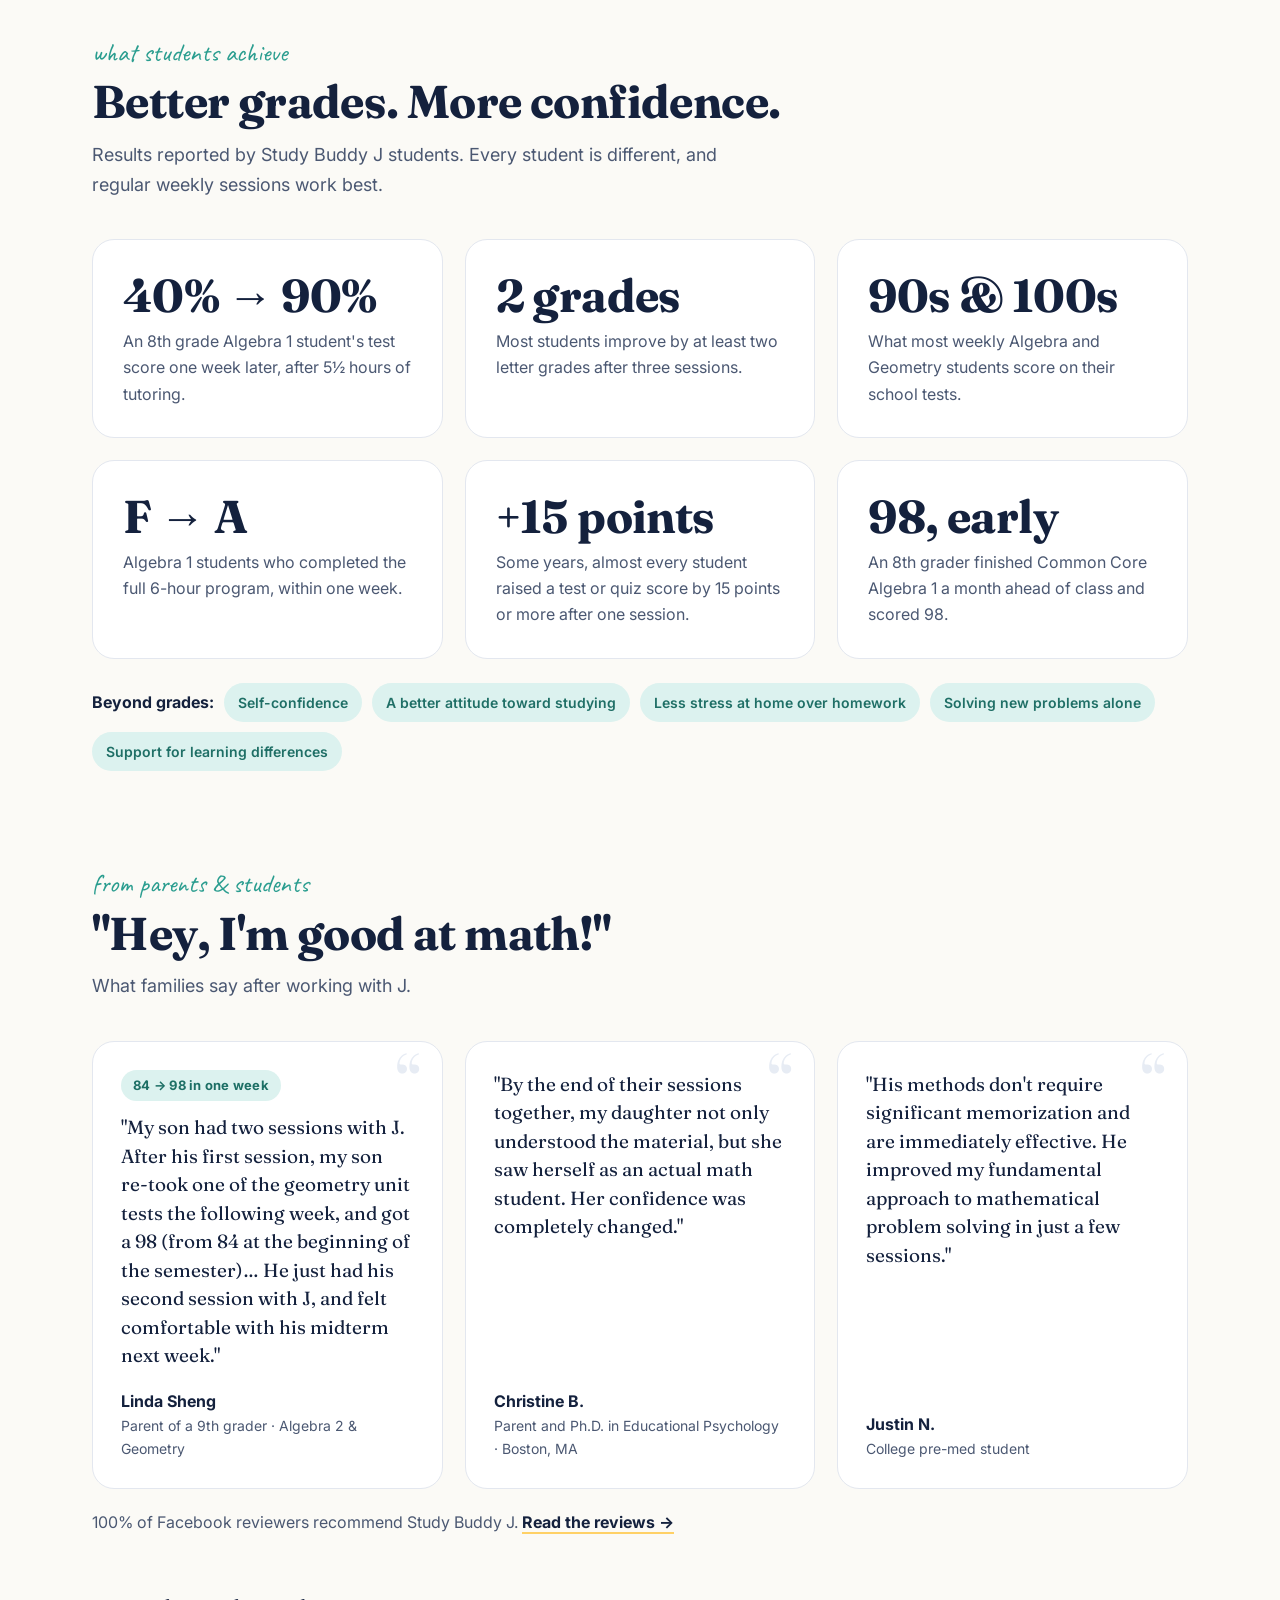
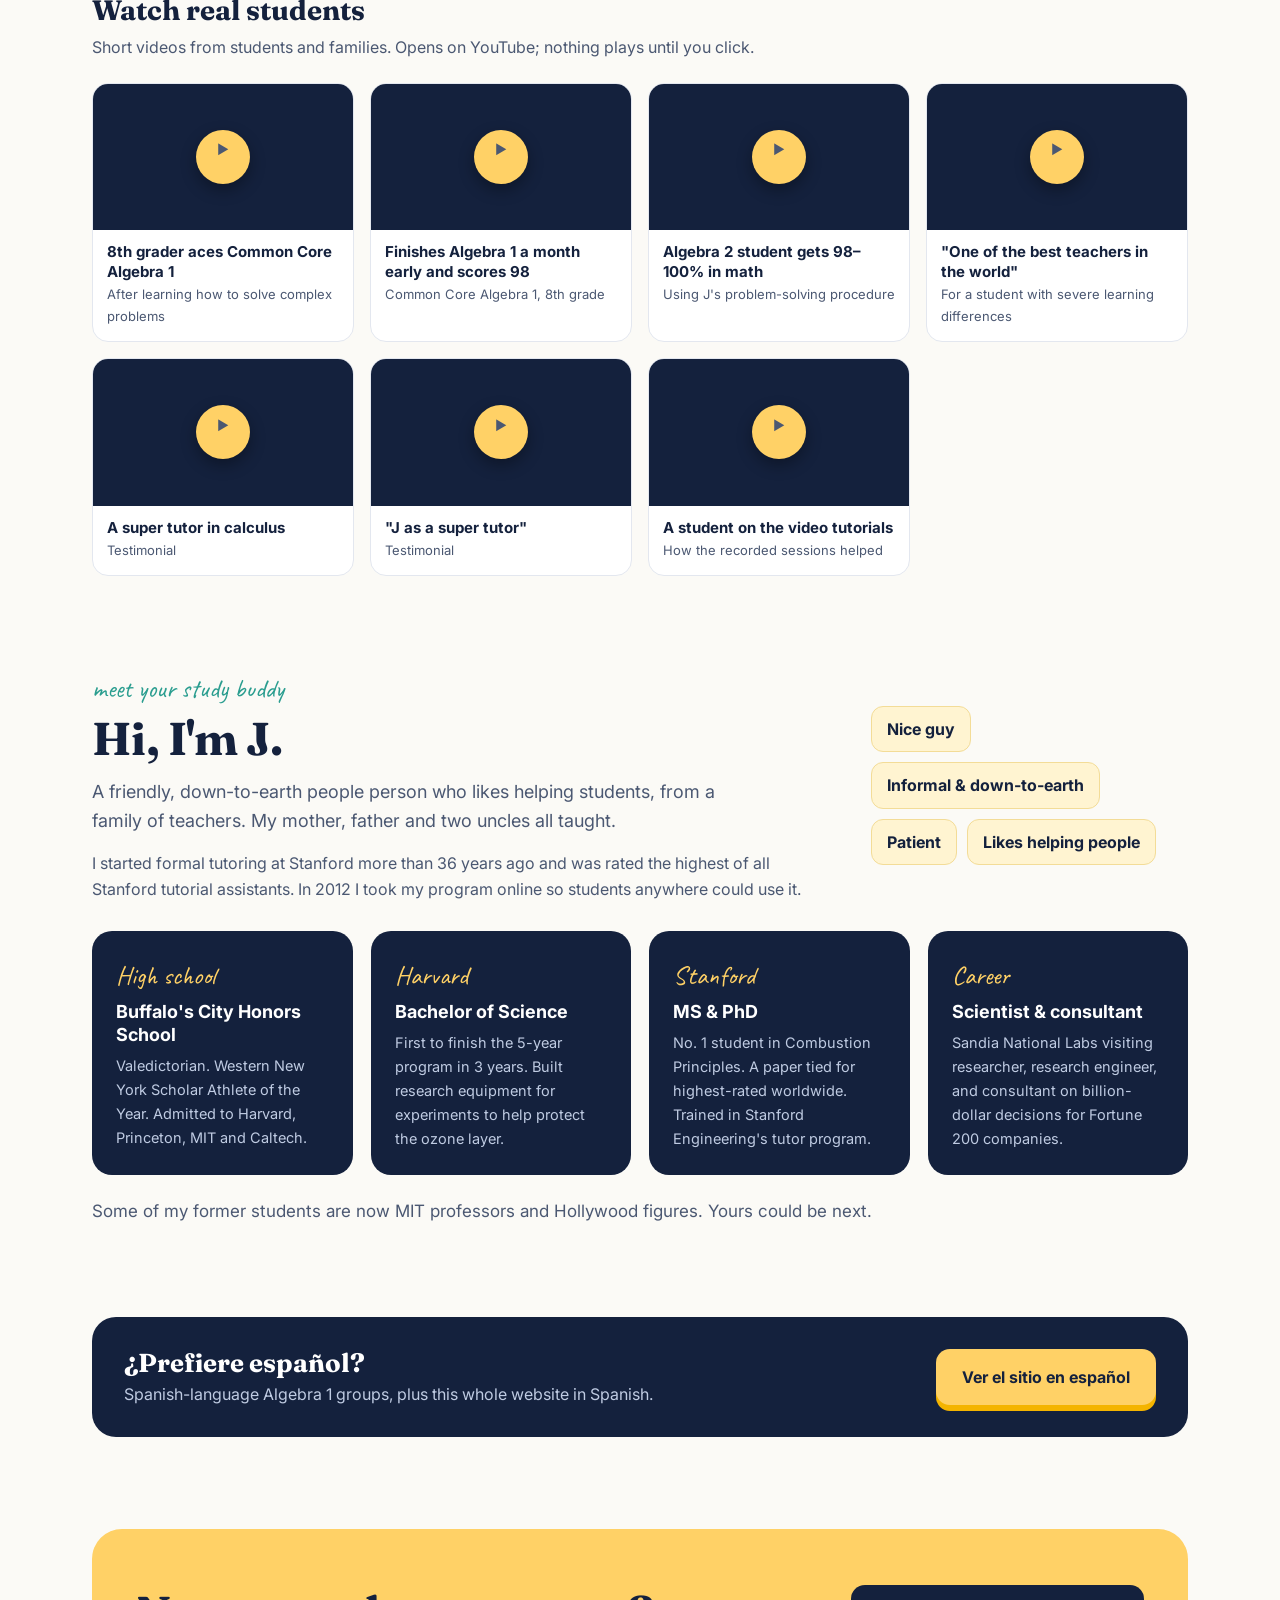
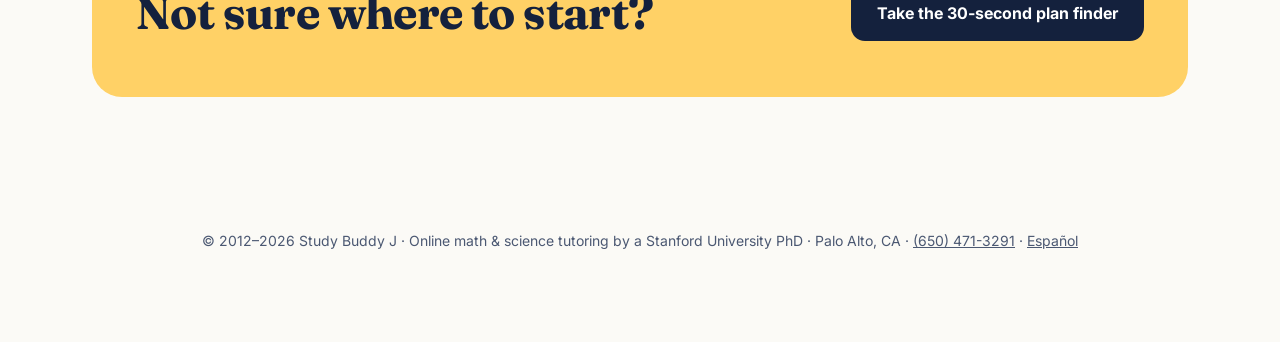
==== commit d969eb98: "Call or text wording; Pacific time for Road to a Stable Future group Co-Authored-By: Claude Opus 5.5" ====
--- a/index.html
+++ b/index.html
@@ -30,7 +30,7 @@
   <nav>
     <a href="./" class="active" aria-current="page">Home</a><a href="programs/">Programs</a><a href="get-started/">Get Started</a>
     <a class="lang" href="es/" hreflang="es" lang="es"><span class="long">Español</span><span class="short">ES</span></a>
-    <a class="call" href="tel:+16504713291">Call J</a>
+    <a class="call" href="tel:+16504713291">Call or text</a>
   </nav>
 </header></div></div>
 
@@ -175,7 +175,7 @@
 </main>
 
 <footer>© 2012–2026 Study Buddy J · Online math &amp; science tutoring by a Stanford University PhD · Palo Alto, CA · <a href="tel:+16504713291">(650) 471-3291</a> · <a href="es/" hreflang="es">Español</a></footer>
-<div class="mobile-call"><a href="tel:+16504713291" style="background:var(--navy);color:#fff">Call J</a><a href="get-started/" style="background:var(--chalk);color:var(--navy)">Get started</a></div>
+<div class="mobile-call"><a href="tel:+16504713291" style="background:var(--navy);color:#fff">Call or text</a><a href="get-started/" style="background:var(--chalk);color:var(--navy)">Get started</a></div>
 <script src="assets/site.js" defer></script>
 </body>
 </html>
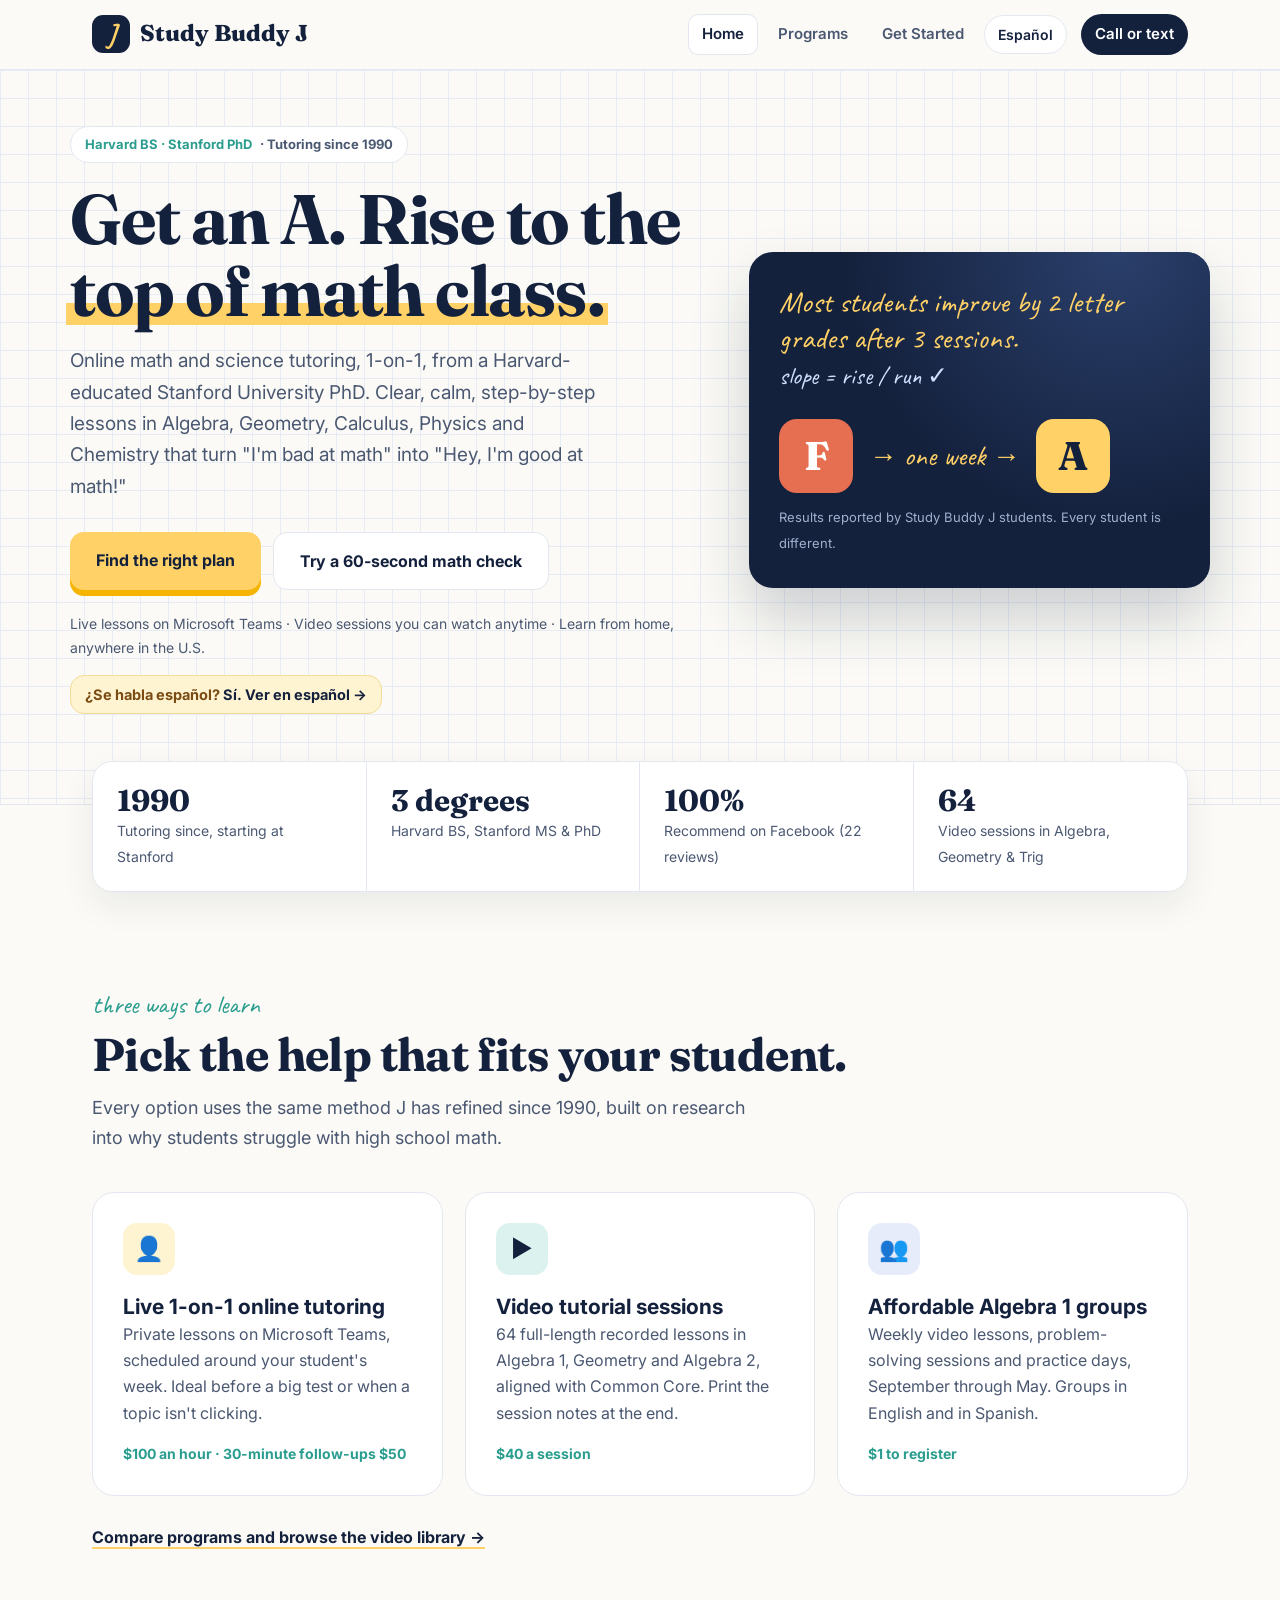
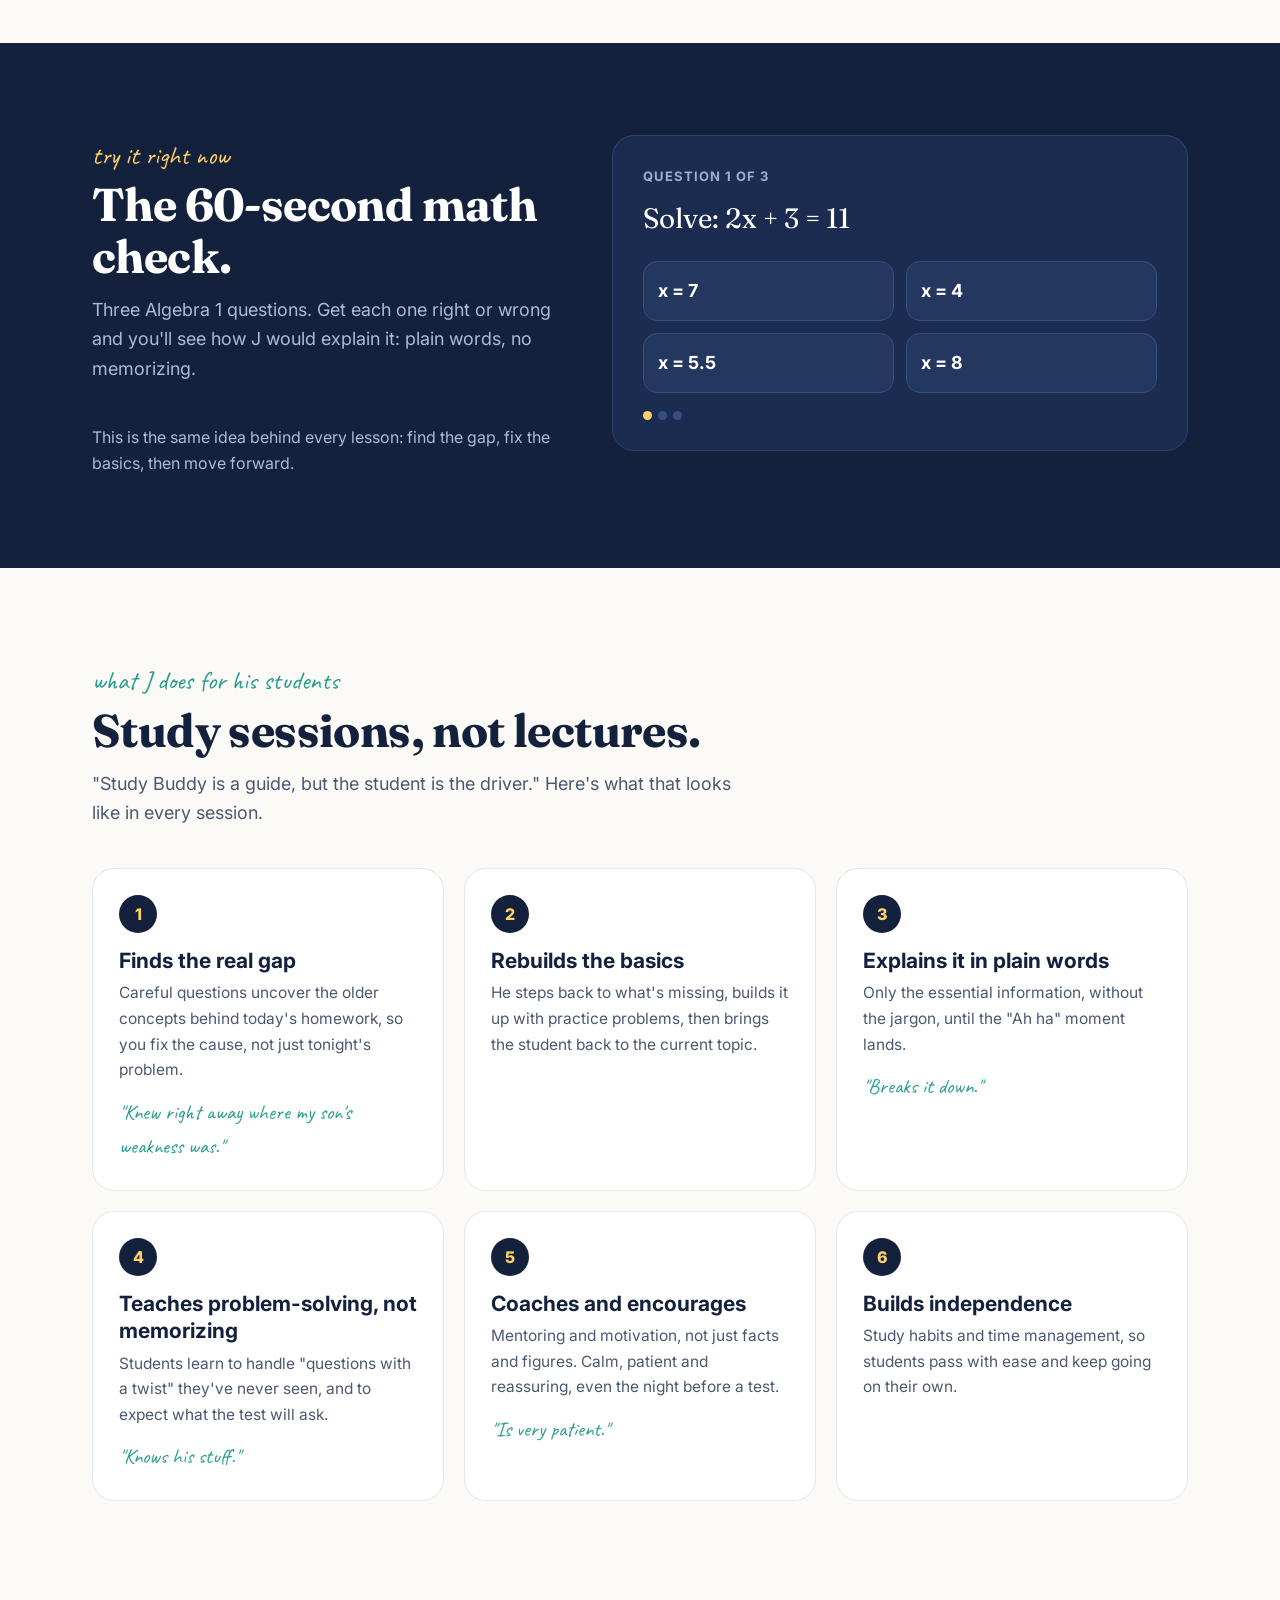
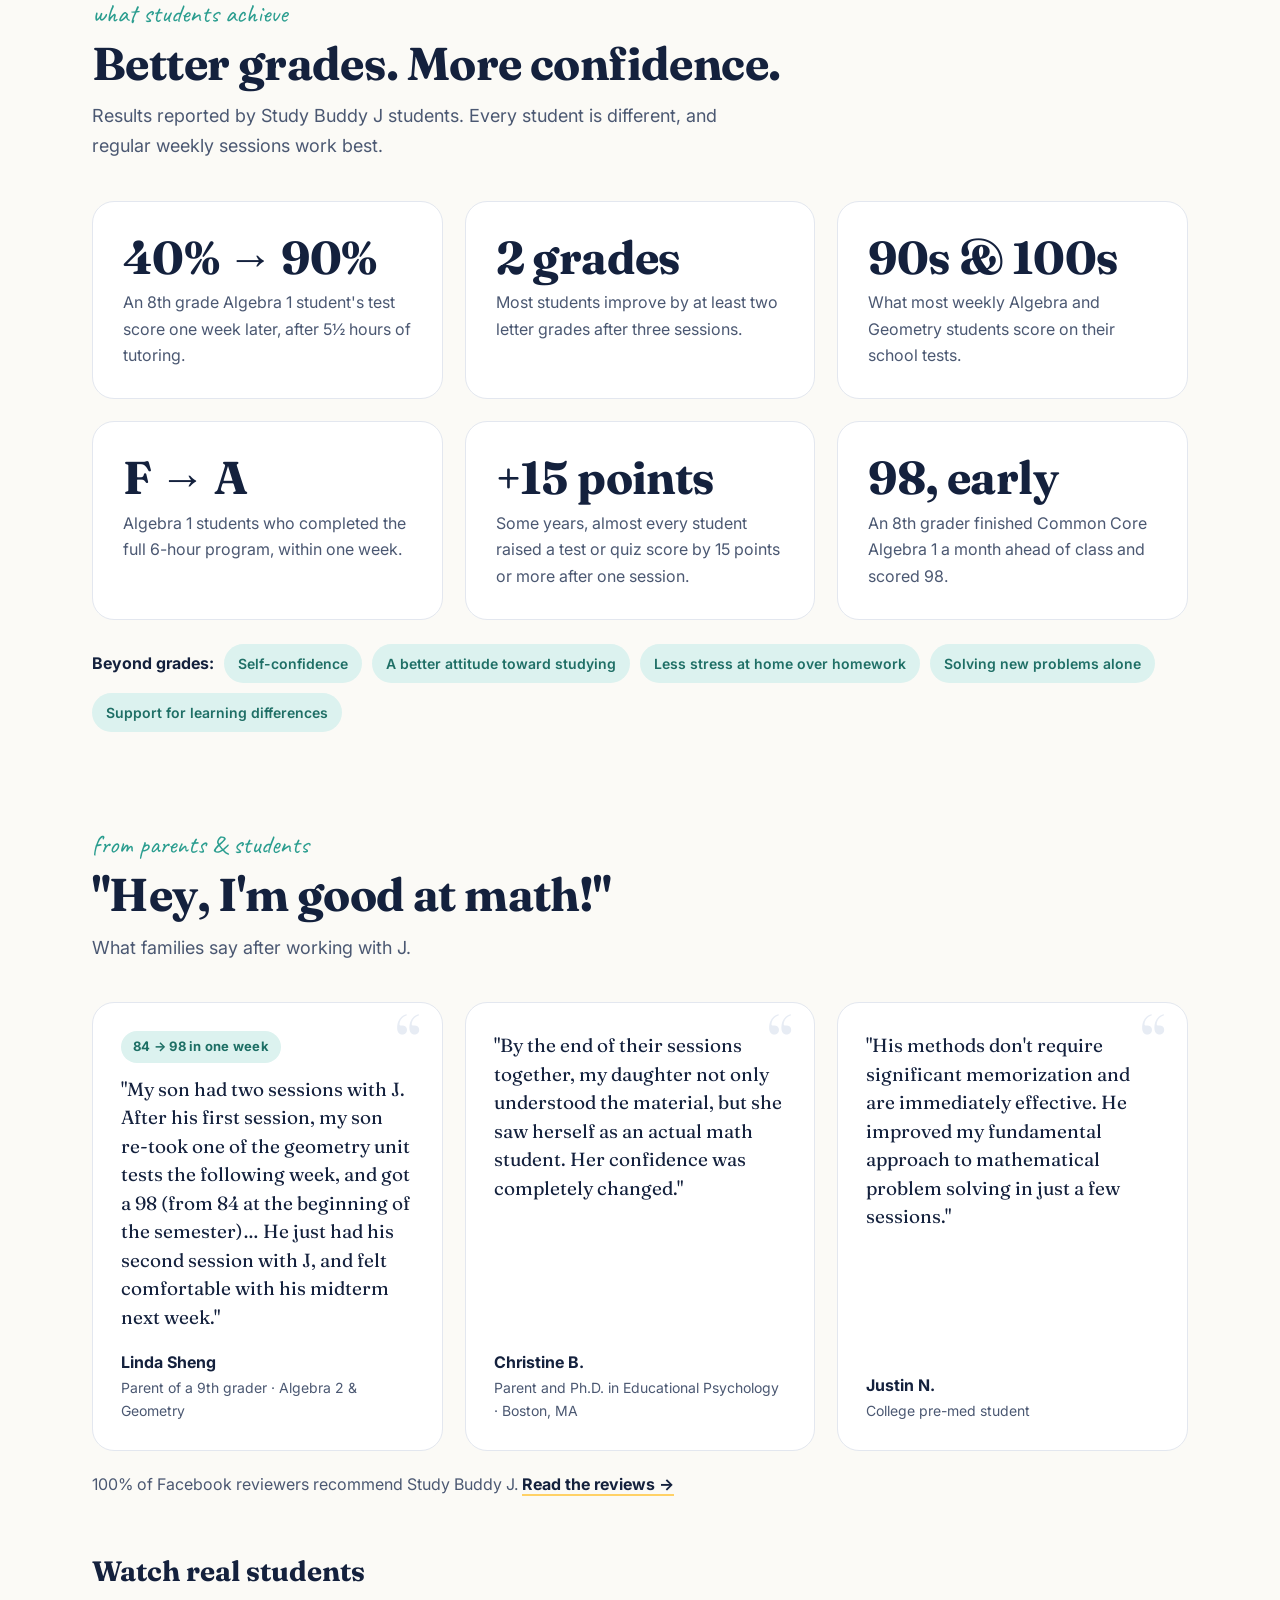
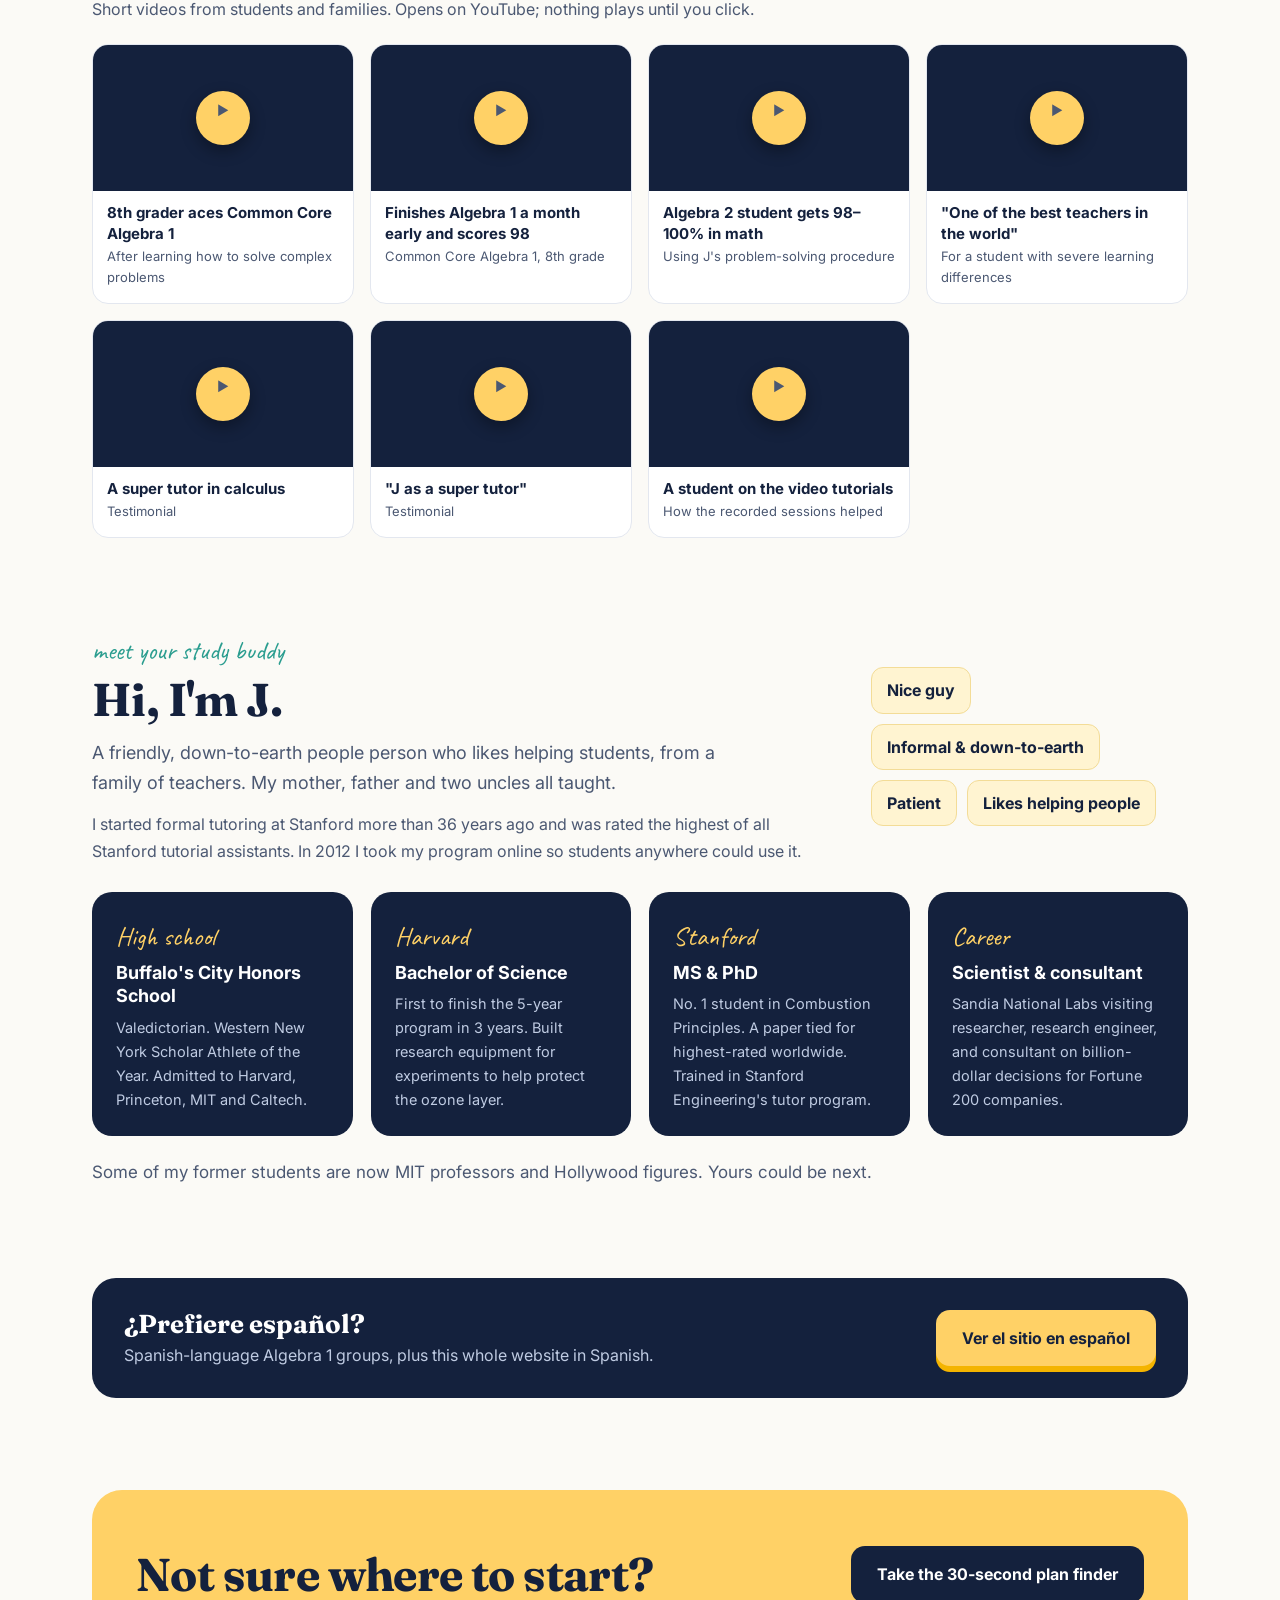
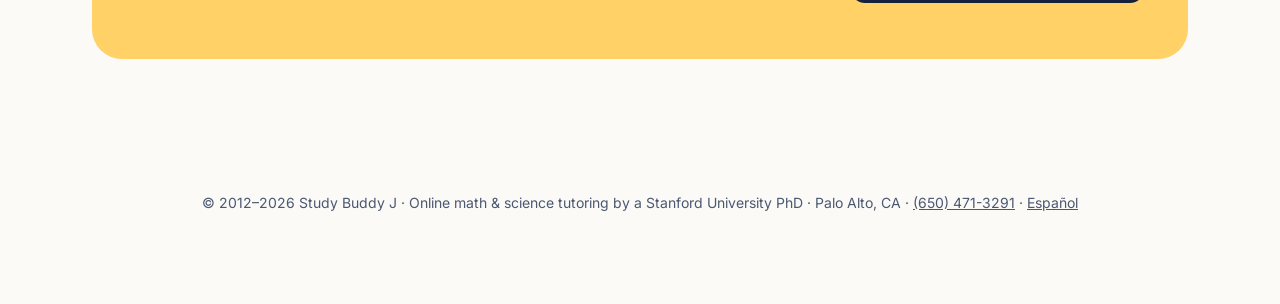
==== commit 5acefc9a: "Remove sample-website banner Co-Authored-By: Claude Opus 5.5 <noreply@anthropic.com> Claude-Session:" ====
--- a/index.html
+++ b/index.html
@@ -24,7 +24,6 @@
 <script type="application/ld+json">{"@context": "https://schema.org", "@type": "EducationalOrganization", "name": "Study Buddy J", "url": "https://studybuddyj.net/", "telephone": "+1-650-471-3291", "email": "welcome@studybuddyj.net", "description": "Online math and science tutoring by a Harvard-educated Stanford University PhD, tutoring since 1990. Live 1-on-1 lessons, video sessions and Algebra 1 group programs in English and Spanish.", "address": {"@type": "PostalAddress", "addressLocality": "Palo Alto", "addressRegion": "CA", "addressCountry": "US"}, "areaServed": "US", "availableLanguage": ["English", "Spanish"], "knowsAbout": ["Algebra 1", "Geometry", "Algebra 2", "Trigonometry", "Pre-Calculus", "Calculus", "Physics", "Chemistry", "SAT Math"], "sameAs": ["https://www.facebook.com/profile.php?id=61554739125670"]}</script>
 </head>
 <body>
-<div class="demo">Sample website made for Study Buddy J by Island Pixel Studios</div>
 <div class="topbar"><div class="wrap"><header>
   <a class="logo" href="./"><span class="j">J</span>Study Buddy J</a>
   <nav>
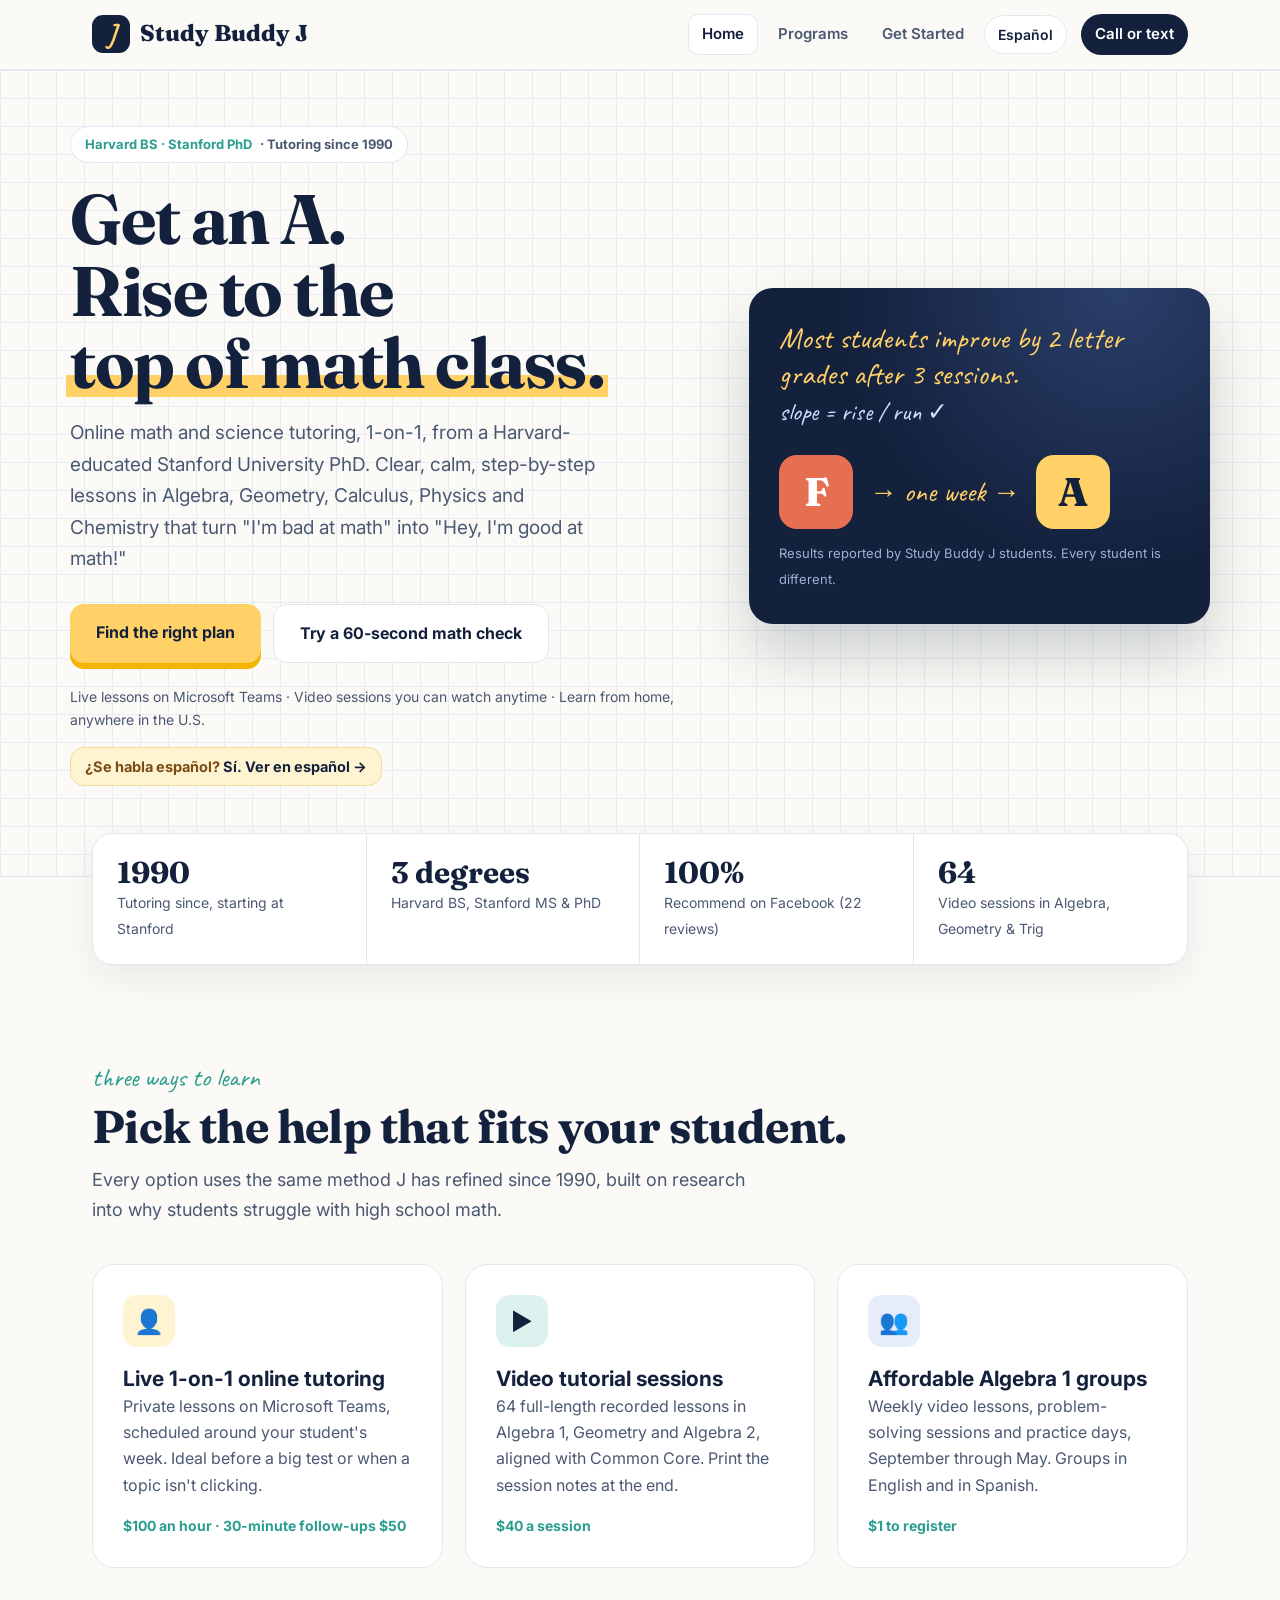
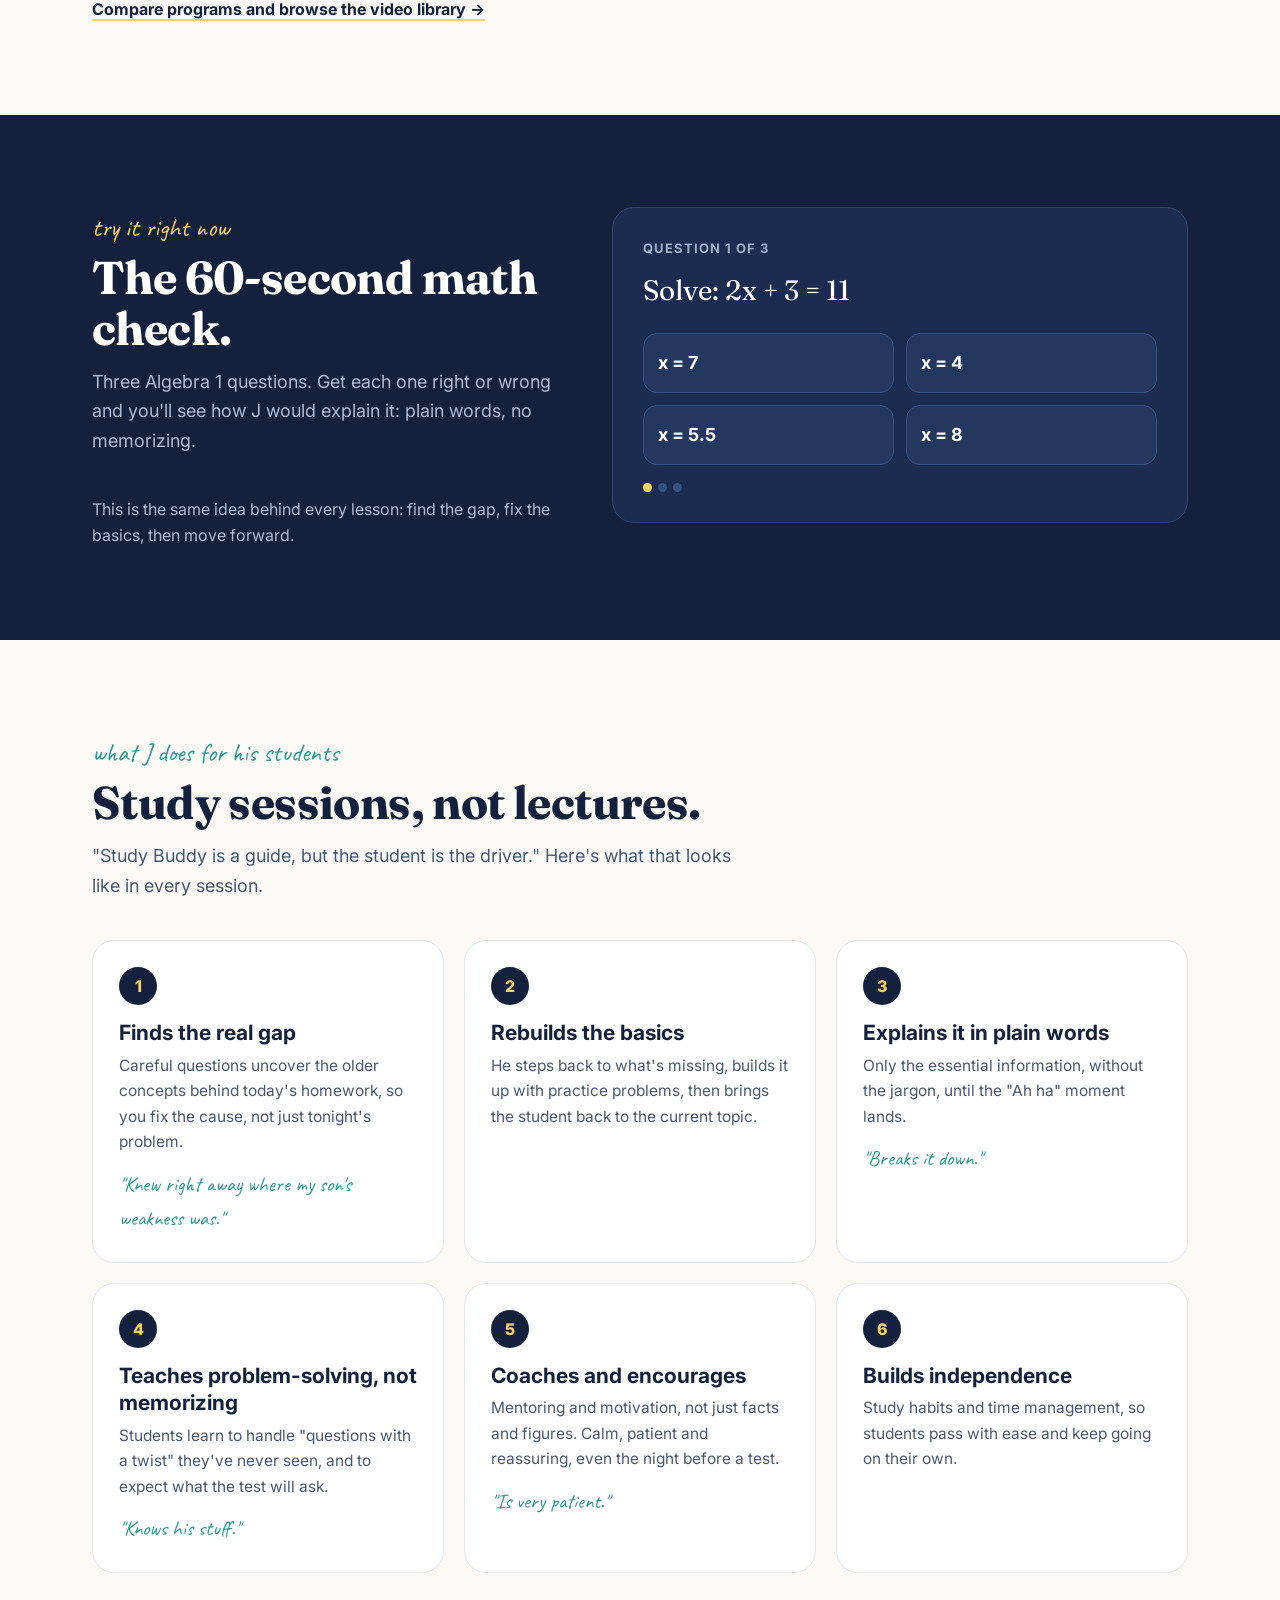
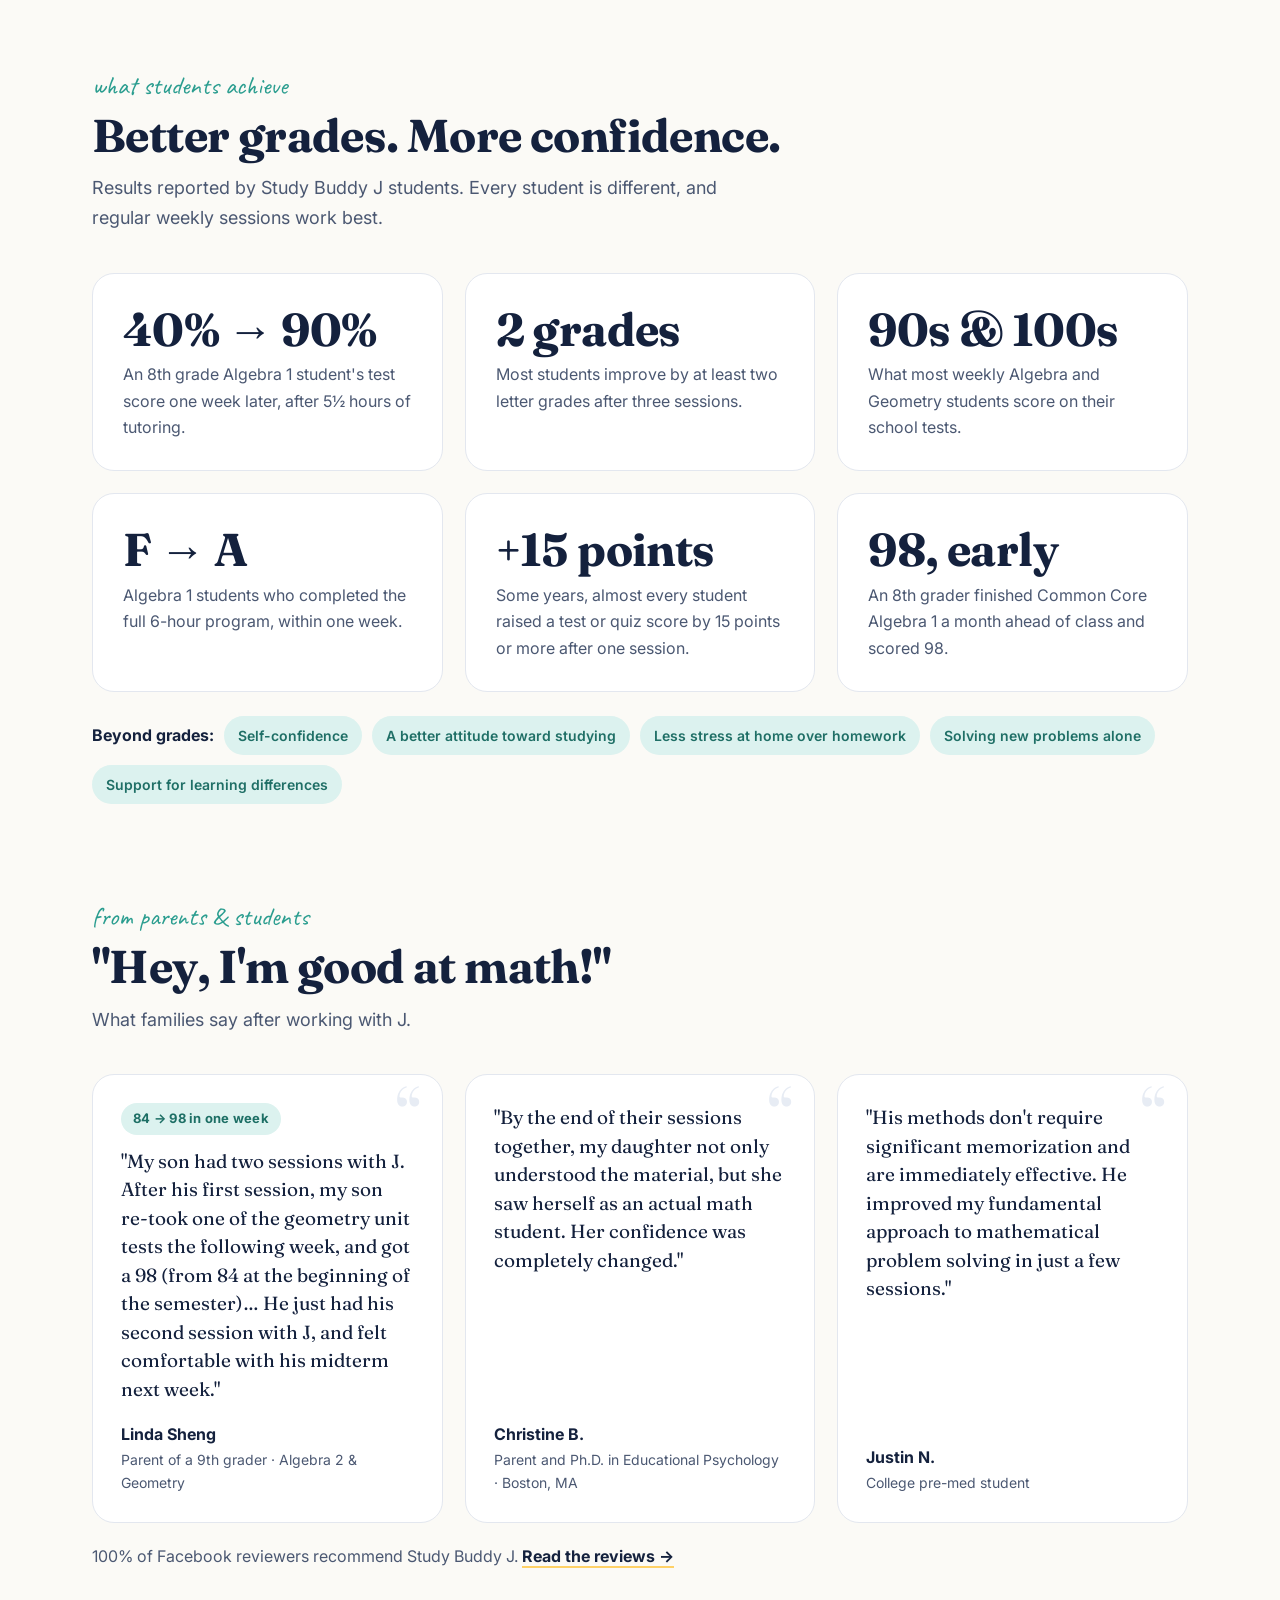
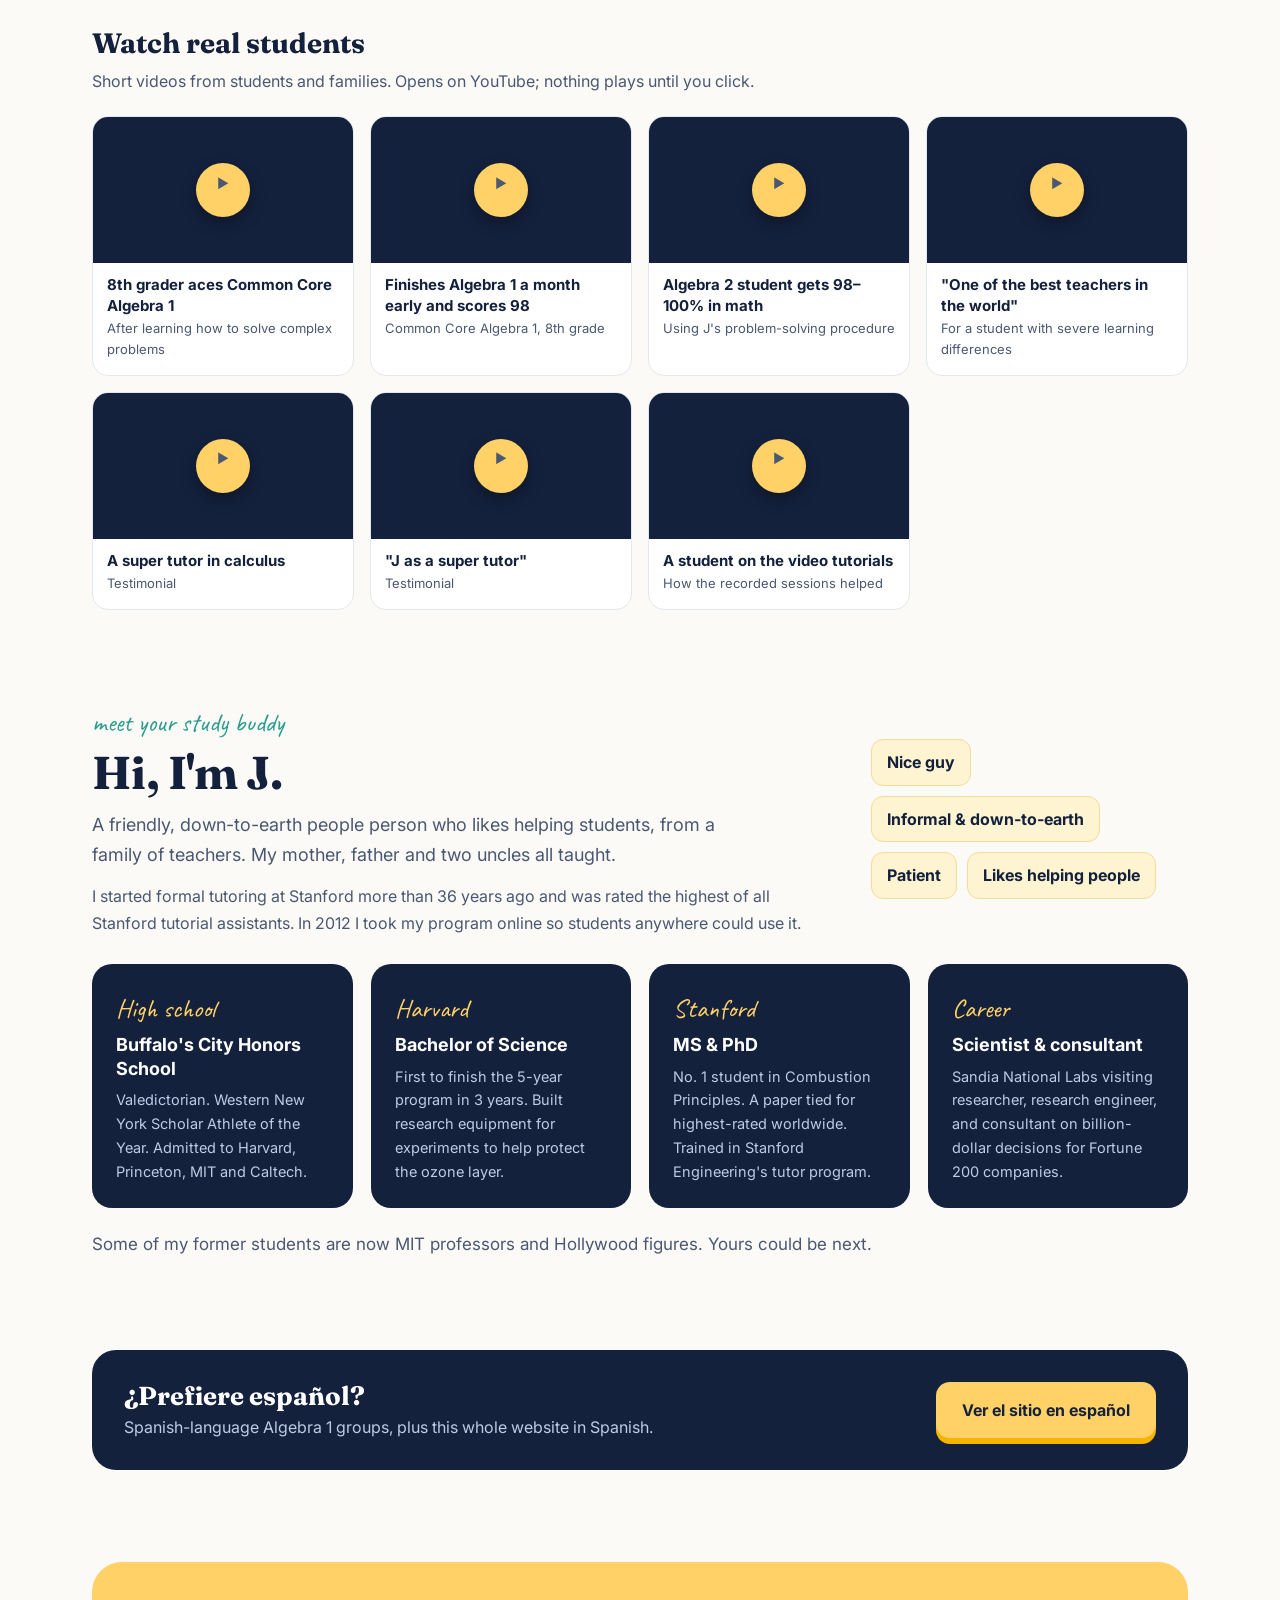
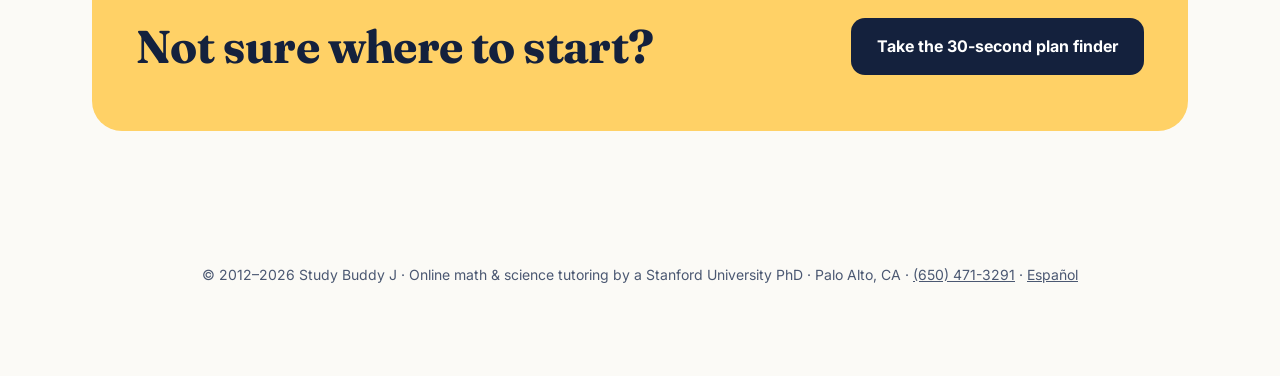
==== commit 6428d653: "Headline: break after 'Get an A.' so 'the' doesn't sit alone on desktop Co-Authored-By: Claude Opus " ====
--- a/index.html
+++ b/index.html
@@ -20,7 +20,7 @@
 <link rel="preconnect" href="https://fonts.googleapis.com">
 <link rel="preconnect" href="https://fonts.gstatic.com" crossorigin>
 <link href="https://fonts.googleapis.com/css2?family=Fraunces:opsz,wght@9..144,600;9..144,800&family=Inter:wght@400;500;600;700;800&family=Caveat:wght@600&display=swap" rel="stylesheet">
-<link rel="stylesheet" href="assets/site.css">
+<link rel="stylesheet" href="assets/site.css?v=2f4875bc">
 <script type="application/ld+json">{"@context": "https://schema.org", "@type": "EducationalOrganization", "name": "Study Buddy J", "url": "https://studybuddyj.net/", "telephone": "+1-650-471-3291", "email": "welcome@studybuddyj.net", "description": "Online math and science tutoring by a Harvard-educated Stanford University PhD, tutoring since 1990. Live 1-on-1 lessons, video sessions and Algebra 1 group programs in English and Spanish.", "address": {"@type": "PostalAddress", "addressLocality": "Palo Alto", "addressRegion": "CA", "addressCountry": "US"}, "areaServed": "US", "availableLanguage": ["English", "Spanish"], "knowsAbout": ["Algebra 1", "Geometry", "Algebra 2", "Trigonometry", "Pre-Calculus", "Calculus", "Physics", "Chemistry", "SAT Math"], "sameAs": ["https://www.facebook.com/profile.php?id=61554739125670"]}</script>
 </head>
 <body>
@@ -37,7 +37,7 @@
   <div class="graph"><div class="wrap hero">
     <div>
       <span class="eyebrow"><b>Harvard BS · Stanford PhD</b> · Tutoring since 1990</span>
-      <h1>Get an A. Rise to the <span class="hl">top of math class.</span></h1>
+      <h1>Get an A.<br> Rise to the <span class="hl">top of math class.</span></h1>
       <p class="lede">Online math and science tutoring, 1-on-1, from a Harvard-educated Stanford University PhD. Clear, calm, step-by-step lessons in Algebra, Geometry, Calculus, Physics and Chemistry that turn "I'm bad at math" into "Hey, I'm good at math!"</p>
       <div class="btns">
         <a class="btn btn-main" href="get-started/">Find the right plan</a>
@@ -175,6 +175,6 @@
 
 <footer>© 2012–2026 Study Buddy J · Online math &amp; science tutoring by a Stanford University PhD · Palo Alto, CA · <a href="tel:+16504713291">(650) 471-3291</a> · <a href="es/" hreflang="es">Español</a></footer>
 <div class="mobile-call"><a href="tel:+16504713291" style="background:var(--navy);color:#fff">Call or text</a><a href="get-started/" style="background:var(--chalk);color:var(--navy)">Get started</a></div>
-<script src="assets/site.js" defer></script>
+<script src="assets/site.js?v=2f4875bc" defer></script>
 </body>
 </html>
--- a/assets/site.css
+++ b/assets/site.css
@@ -258,3 +258,20 @@
   .es-strip p{color:#bfcbe2}
   @media(max-width:900px){.groups,.subs.two{grid-template-columns:1fr}}
   @media(max-width:480px){nav .lang .long{display:none}nav .lang .short{display:inline}nav .lang{padding:6px 10px}nav a:not(.call){padding:7px 7px}.times li{flex-direction:column;gap:2px}.times li span{text-align:left}}
+  .callpop{position:fixed;z-index:60;background:#fff;color:var(--ink);border:1px solid var(--line);border-radius:18px;box-shadow:0 18px 40px #14213d30;padding:18px 20px;width:290px}
+  .callpop small{display:block;color:var(--ink-soft);font-size:13px;font-weight:600}
+  .callpop .num{display:block;font-family:"Fraunces",serif;font-weight:800;font-size:28px;margin:2px 0 12px;user-select:all}
+  .callpop .row{display:flex;gap:8px}
+  .callpop button{flex:1;border:0;border-radius:11px;padding:10px;font-weight:800;font-size:14px}
+  .callpop .cp{background:var(--chalk);color:var(--navy)}
+  .callpop .x{background:var(--grid);color:var(--ink)}
+  .callpop p{font-size:12.5px;color:var(--ink-soft);margin-top:10px}
+  .sheet-bg{position:fixed;inset:0;z-index:59;background:#14213d55}
+  .sheet{position:fixed;left:12px;right:12px;bottom:12px;z-index:60;background:#fff;border-radius:20px;padding:18px;box-shadow:0 -10px 40px #14213d40;animation:up .2s ease}
+  @keyframes up{from{transform:translateY(30px);opacity:0}to{transform:none;opacity:1}}
+  .sheet small{display:block;text-align:center;color:var(--ink-soft);font-weight:600;font-size:13px}
+  .sheet .num{display:block;text-align:center;font-family:"Fraunces",serif;font-weight:800;font-size:26px;margin:2px 0 14px}
+  .sheet a,.sheet button{display:block;width:100%;text-align:center;text-decoration:none;font-weight:800;font-size:17px;padding:15px;border-radius:14px;border:0;margin-top:8px}
+  .sheet .c1{background:var(--navy);color:#fff}
+  .sheet .c2{background:var(--chalk);color:var(--navy)}
+  .sheet .c3{background:var(--grid);color:var(--ink)}
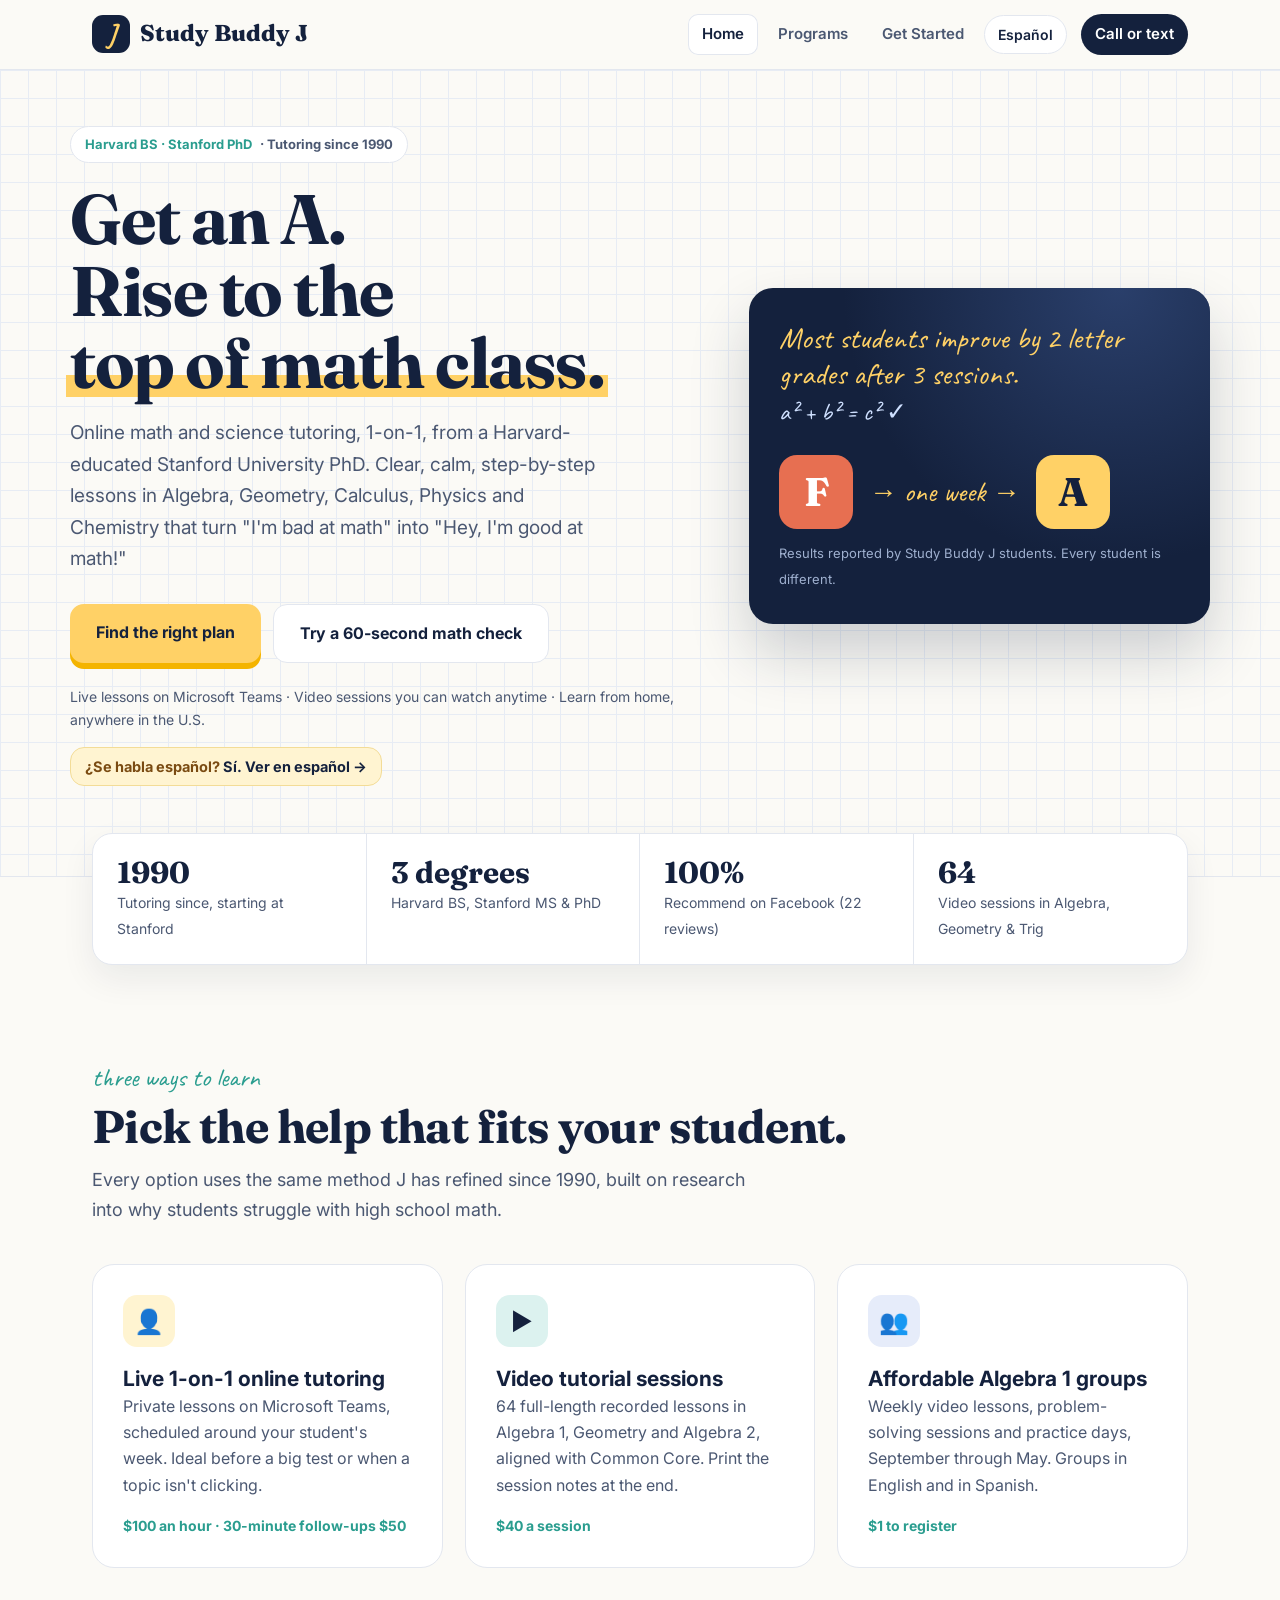
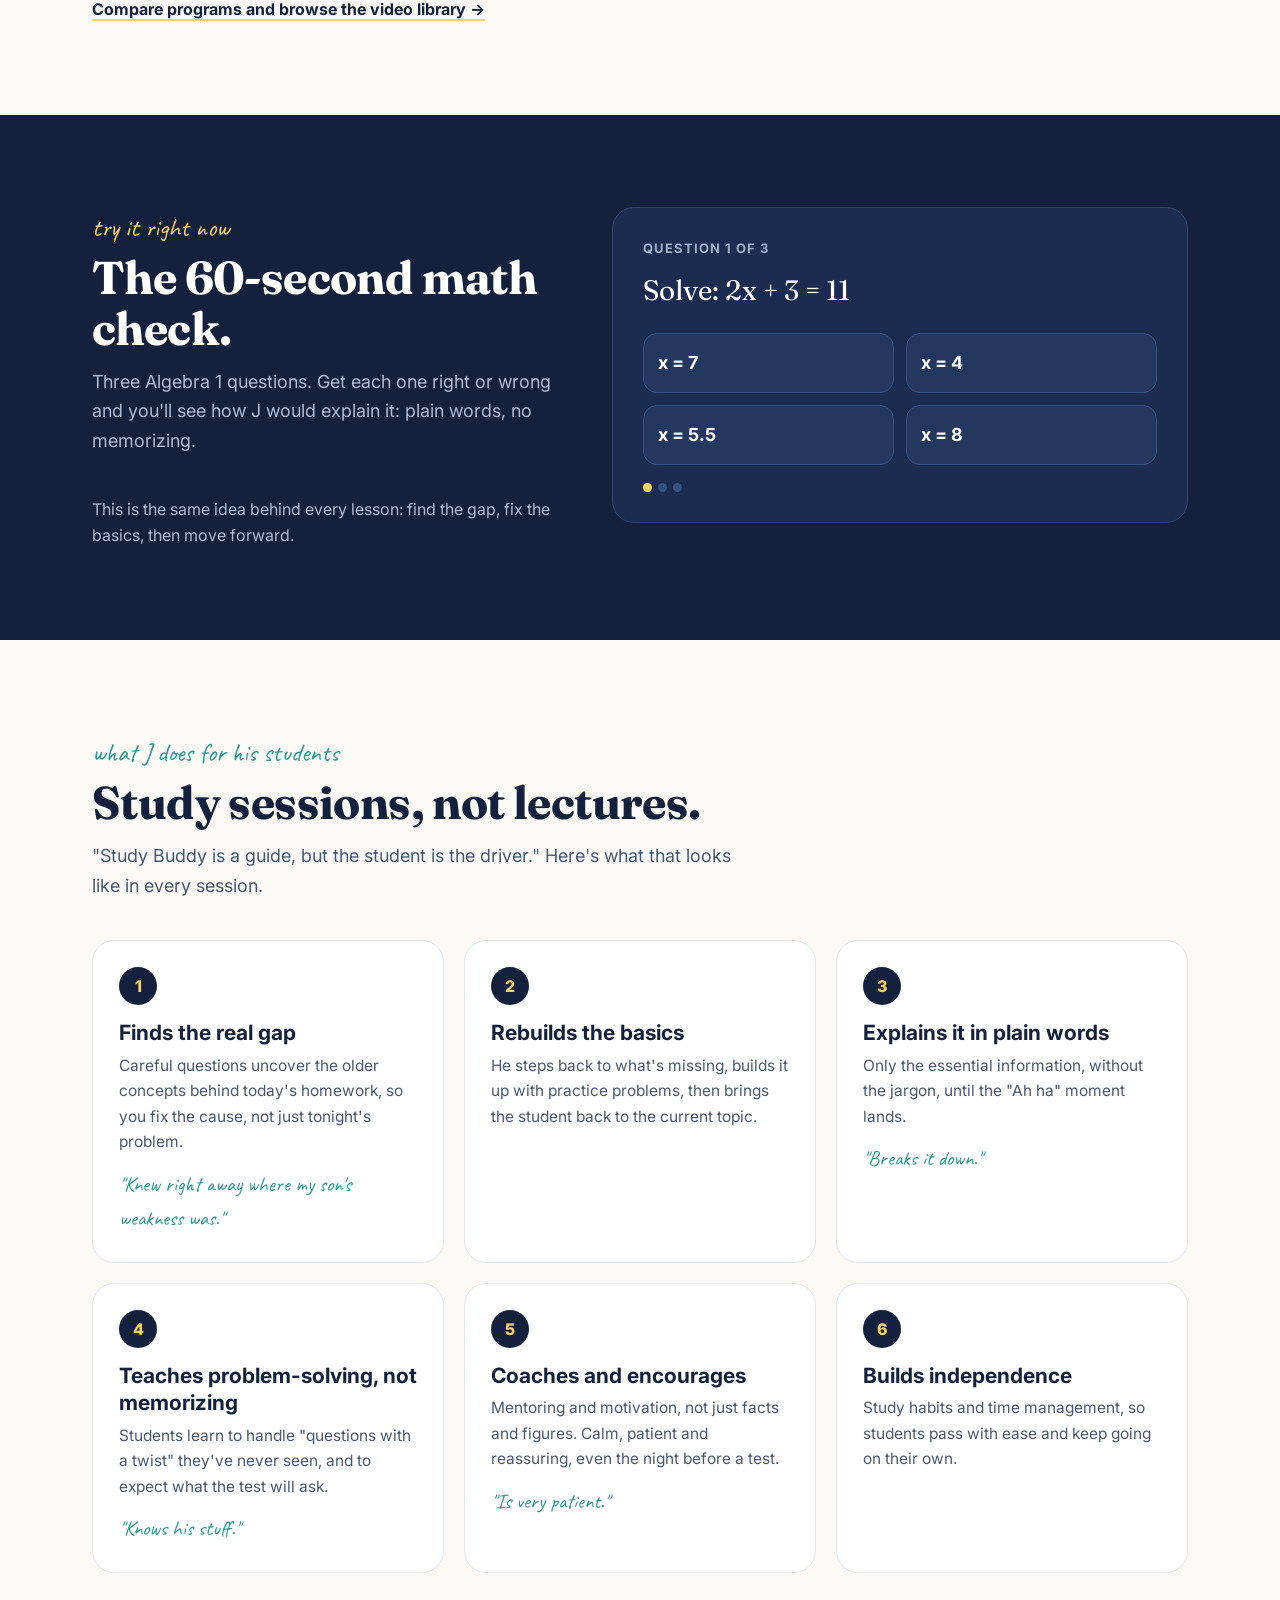
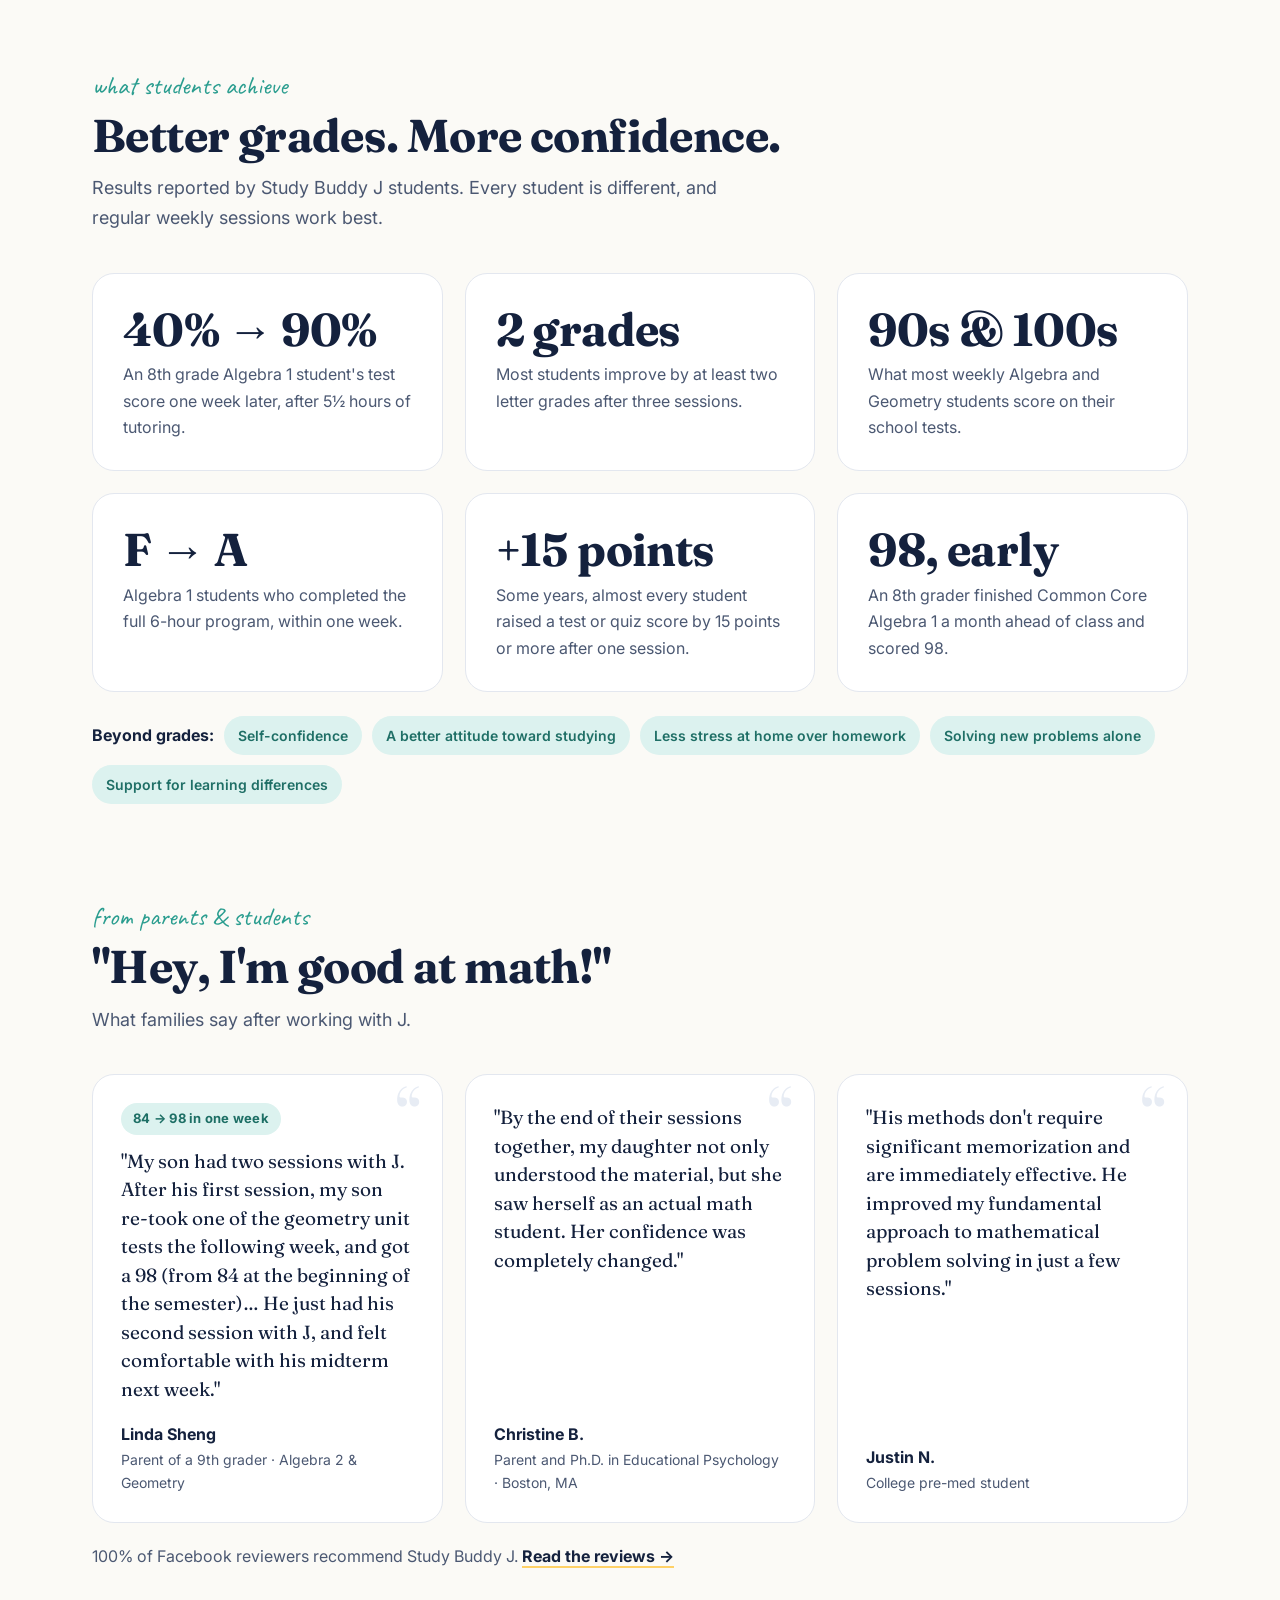
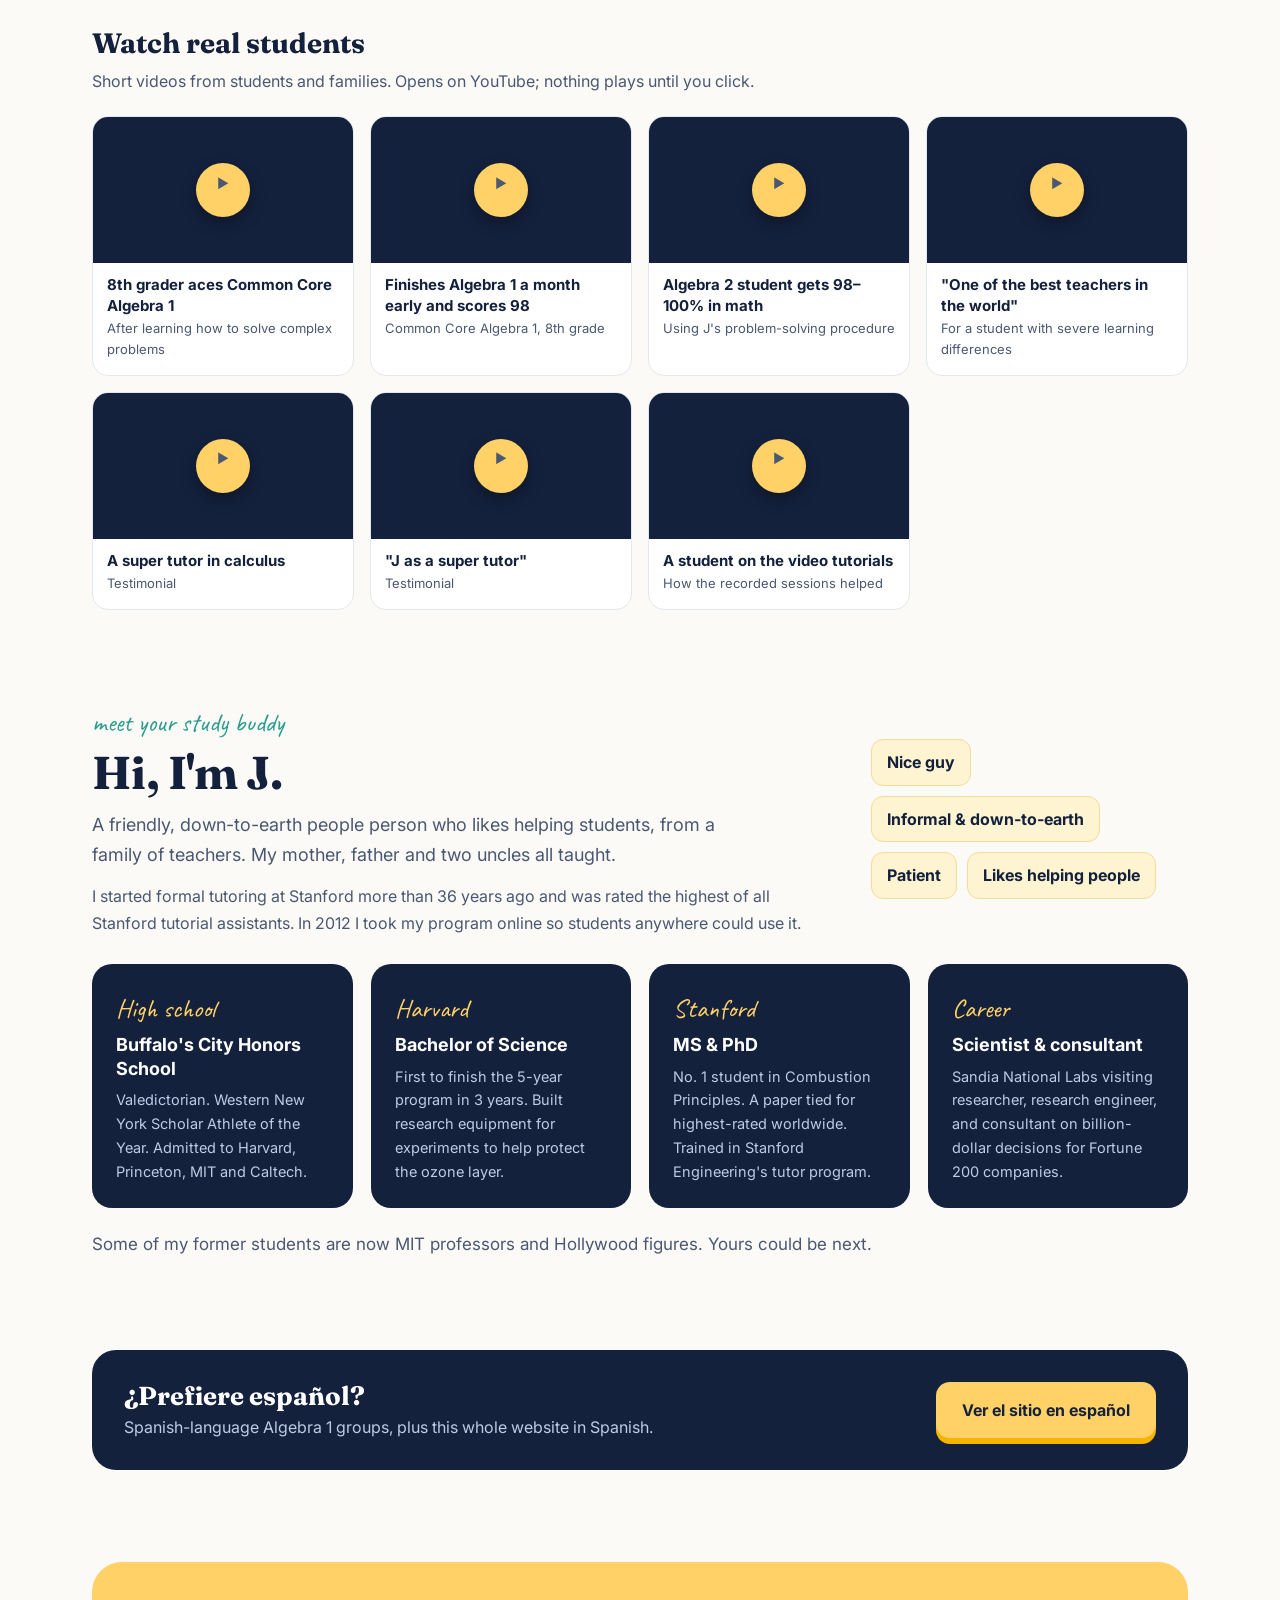
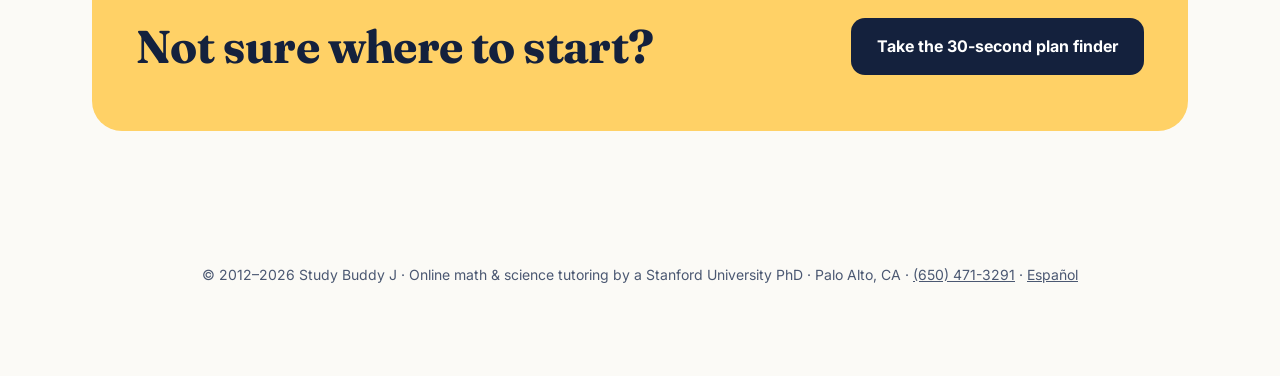
==== commit b88f9f70: "Spanish proofreading, sections 2-5: stats, testimonial note, video title, headline and 'doctorado' w" ====
--- a/index.html
+++ b/index.html
@@ -20,7 +20,7 @@
 <link rel="preconnect" href="https://fonts.googleapis.com">
 <link rel="preconnect" href="https://fonts.gstatic.com" crossorigin>
 <link href="https://fonts.googleapis.com/css2?family=Fraunces:opsz,wght@9..144,600;9..144,800&family=Inter:wght@400;500;600;700;800&family=Caveat:wght@600&display=swap" rel="stylesheet">
-<link rel="stylesheet" href="assets/site.css?v=2f4875bc">
+<link rel="stylesheet" href="assets/site.css?v=4370f59e">
 <script type="application/ld+json">{"@context": "https://schema.org", "@type": "EducationalOrganization", "name": "Study Buddy J", "url": "https://studybuddyj.net/", "telephone": "+1-650-471-3291", "email": "welcome@studybuddyj.net", "description": "Online math and science tutoring by a Harvard-educated Stanford University PhD, tutoring since 1990. Live 1-on-1 lessons, video sessions and Algebra 1 group programs in English and Spanish.", "address": {"@type": "PostalAddress", "addressLocality": "Palo Alto", "addressRegion": "CA", "addressCountry": "US"}, "areaServed": "US", "availableLanguage": ["English", "Spanish"], "knowsAbout": ["Algebra 1", "Geometry", "Algebra 2", "Trigonometry", "Pre-Calculus", "Calculus", "Physics", "Chemistry", "SAT Math"], "sameAs": ["https://www.facebook.com/profile.php?id=61554739125670"]}</script>
 </head>
 <body>
@@ -175,6 +175,6 @@
 
 <footer>© 2012–2026 Study Buddy J · Online math &amp; science tutoring by a Stanford University PhD · Palo Alto, CA · <a href="tel:+16504713291">(650) 471-3291</a> · <a href="es/" hreflang="es">Español</a></footer>
 <div class="mobile-call"><a href="tel:+16504713291" style="background:var(--navy);color:#fff">Call or text</a><a href="get-started/" style="background:var(--chalk);color:var(--navy)">Get started</a></div>
-<script src="assets/site.js?v=2f4875bc" defer></script>
+<script src="assets/site.js?v=4370f59e" defer></script>
 </body>
 </html>
--- a/assets/site.css
+++ b/assets/site.css
@@ -275,3 +275,5 @@
   .sheet .c1{background:var(--navy);color:#fff}
   .sheet .c2{background:var(--chalk);color:var(--navy)}
   .sheet .c3{background:var(--grid);color:var(--ink)}
+  @media(max-width:900px){.hero{padding-bottom:76px}}
+  .arrow{white-space:nowrap}
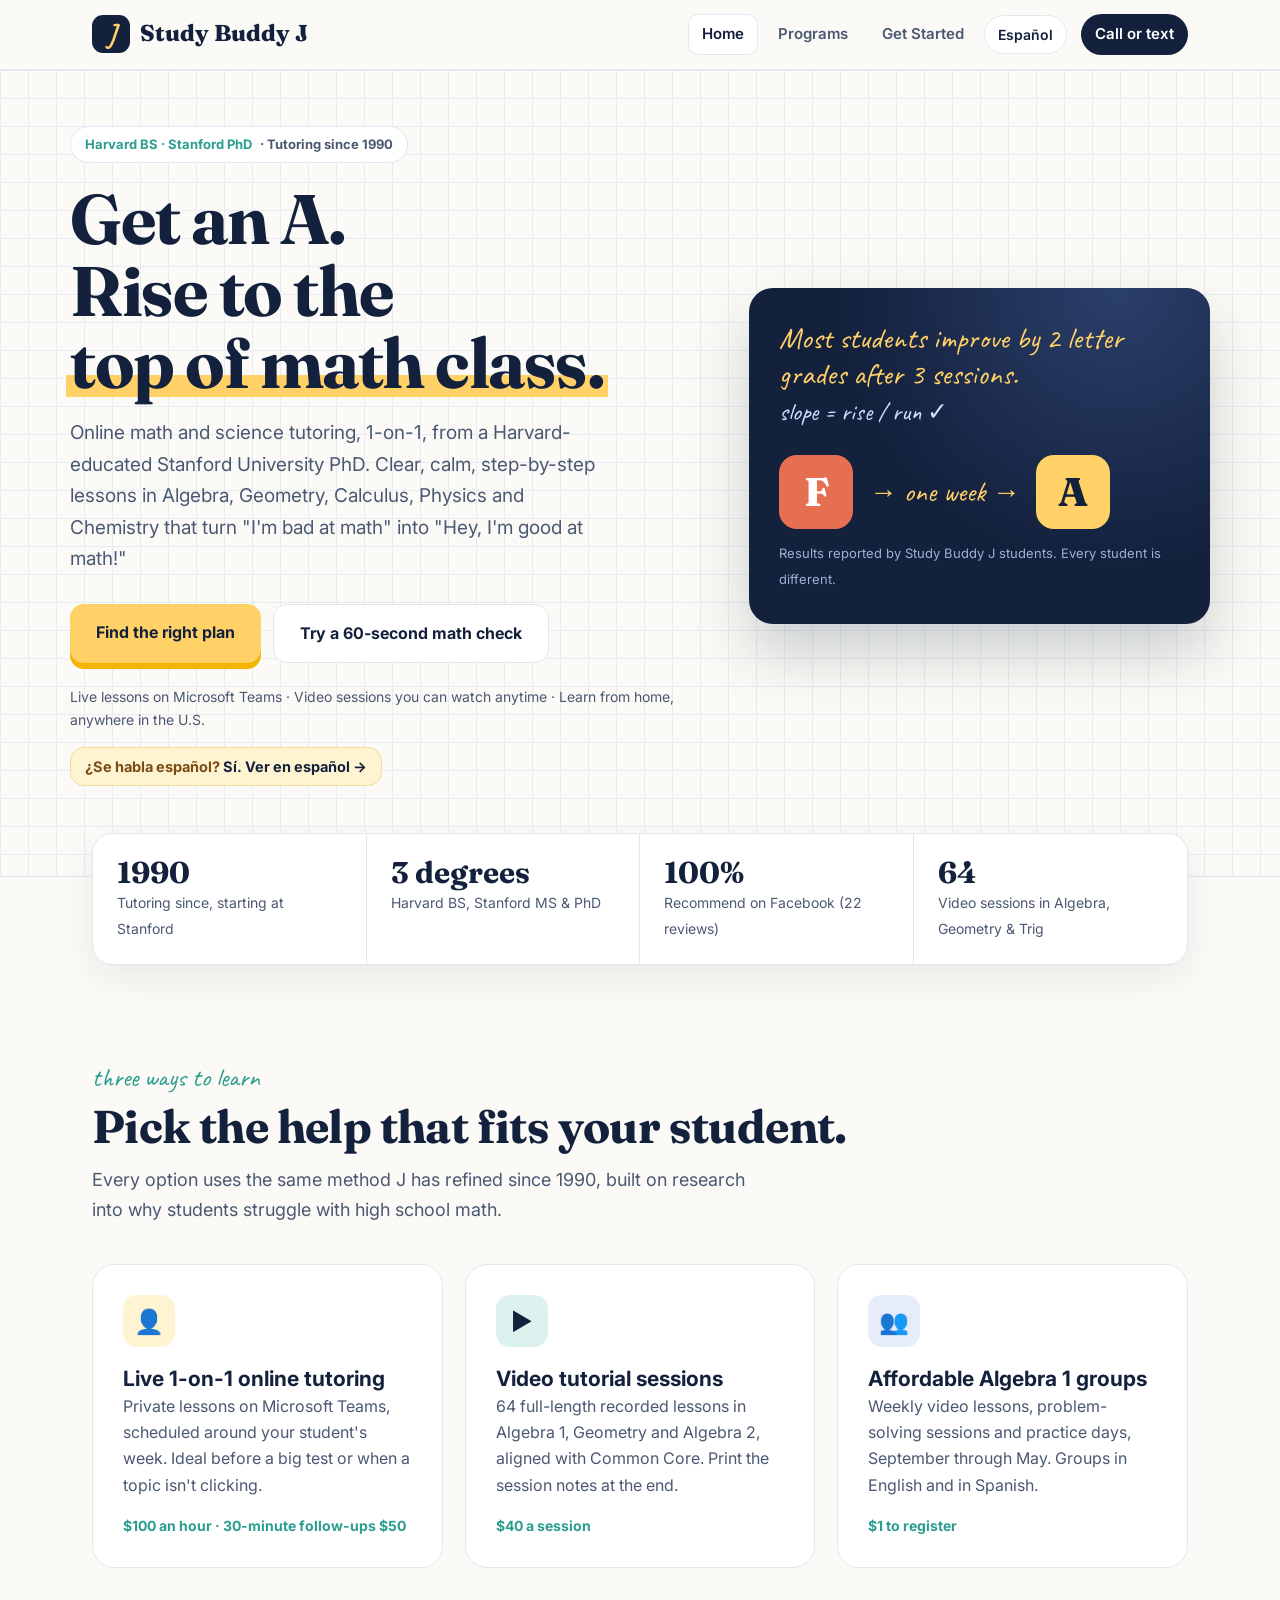
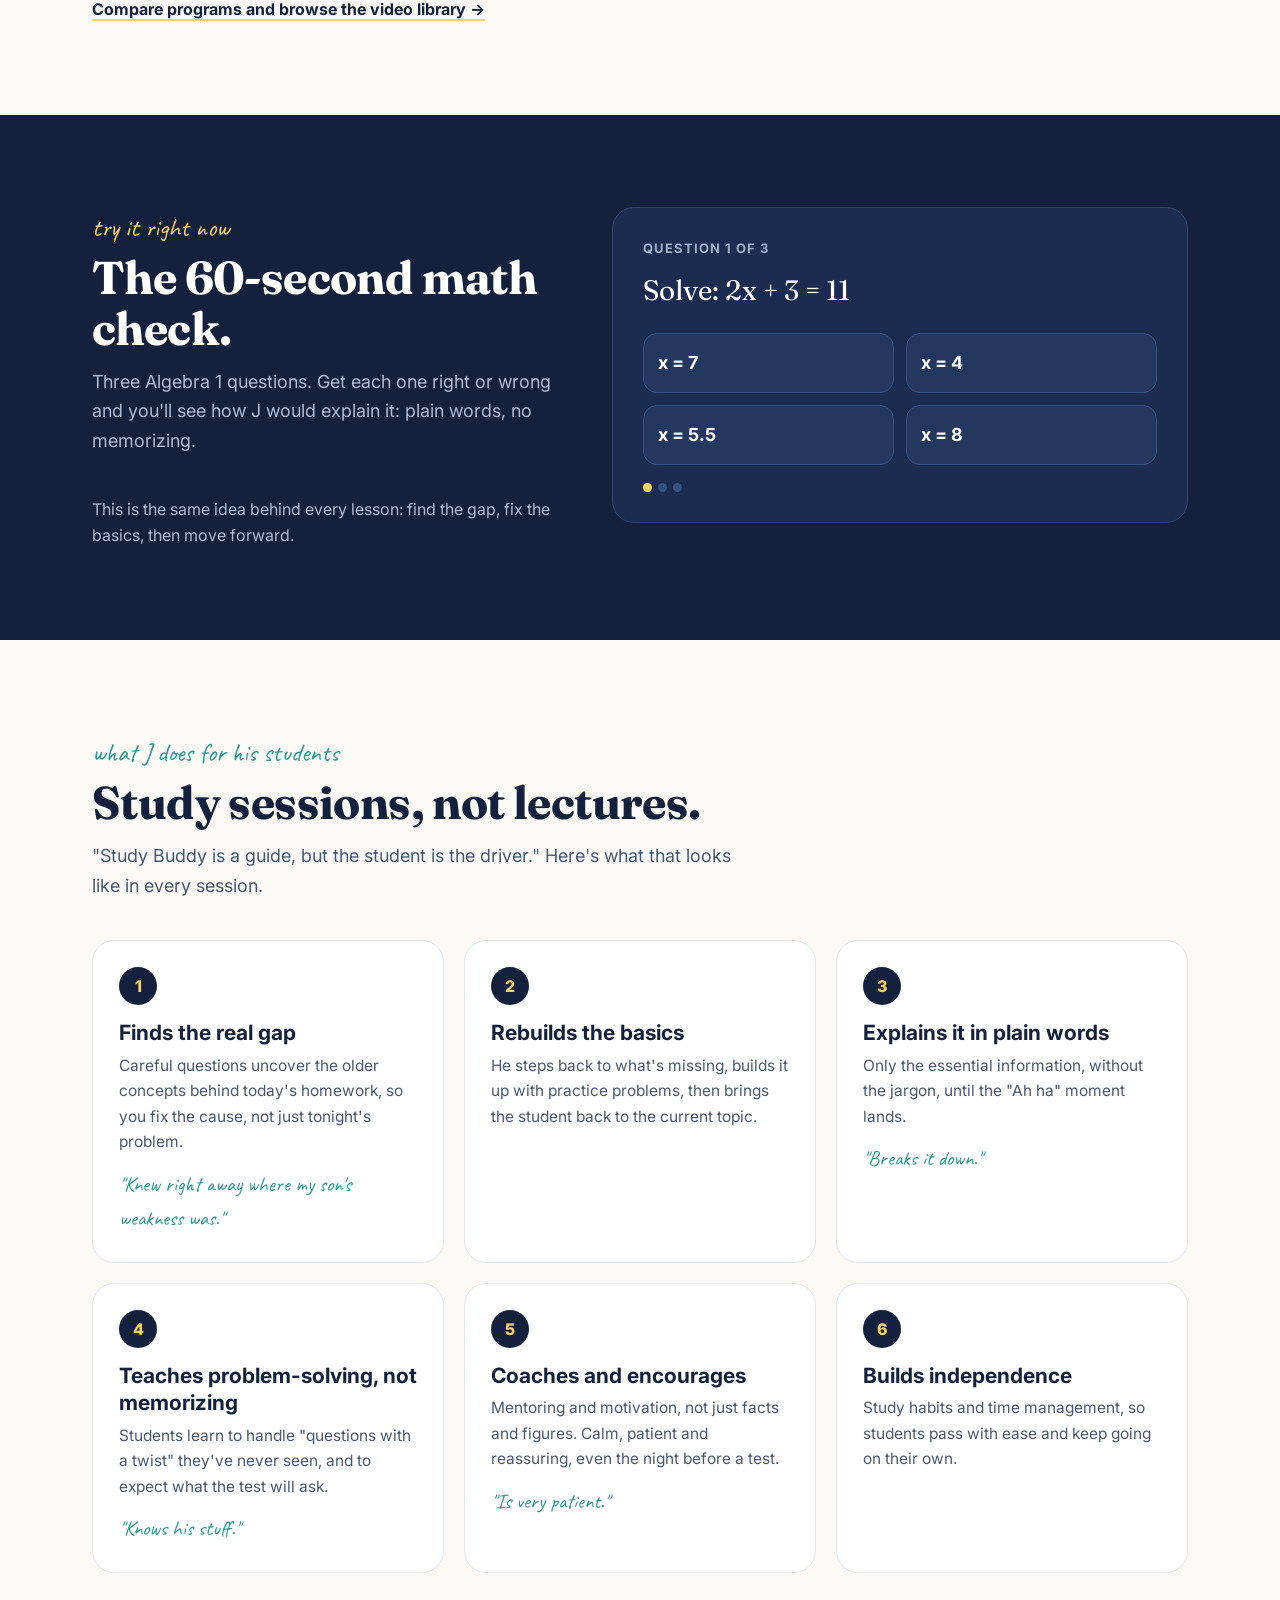
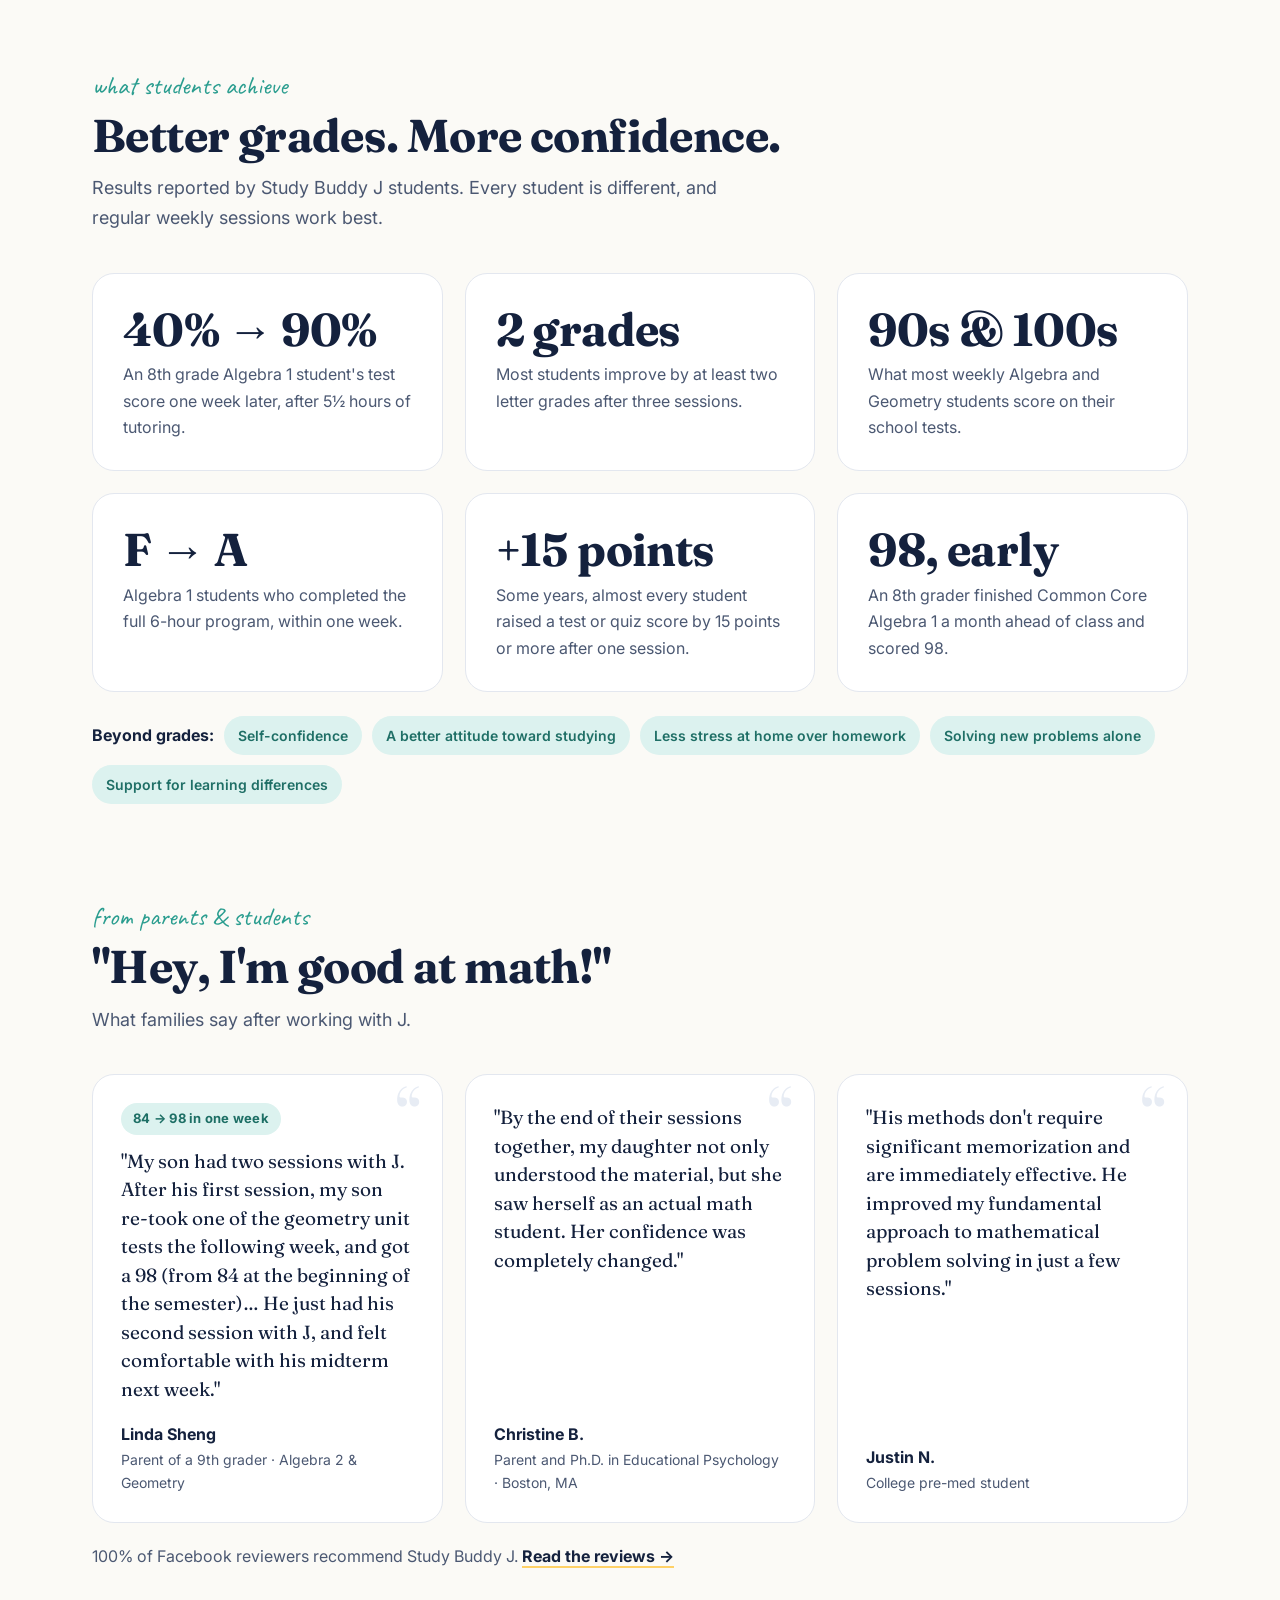
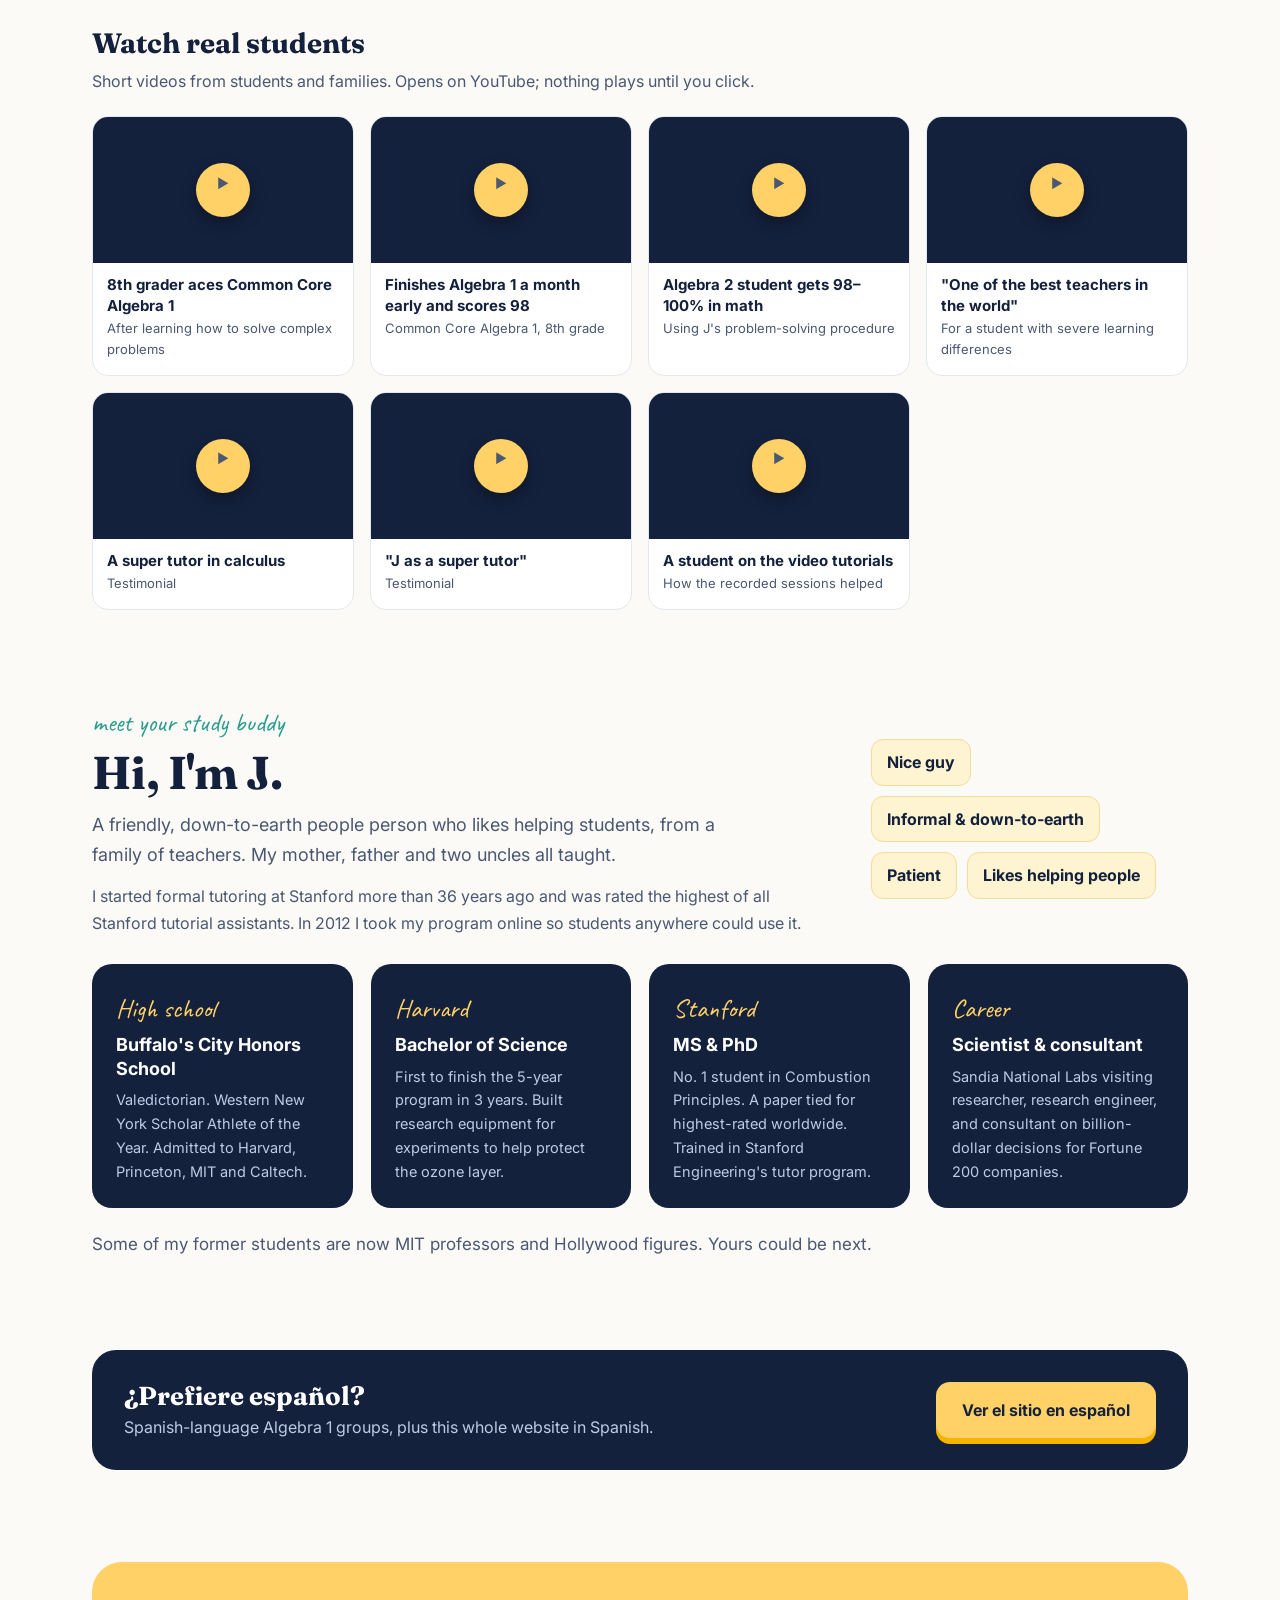
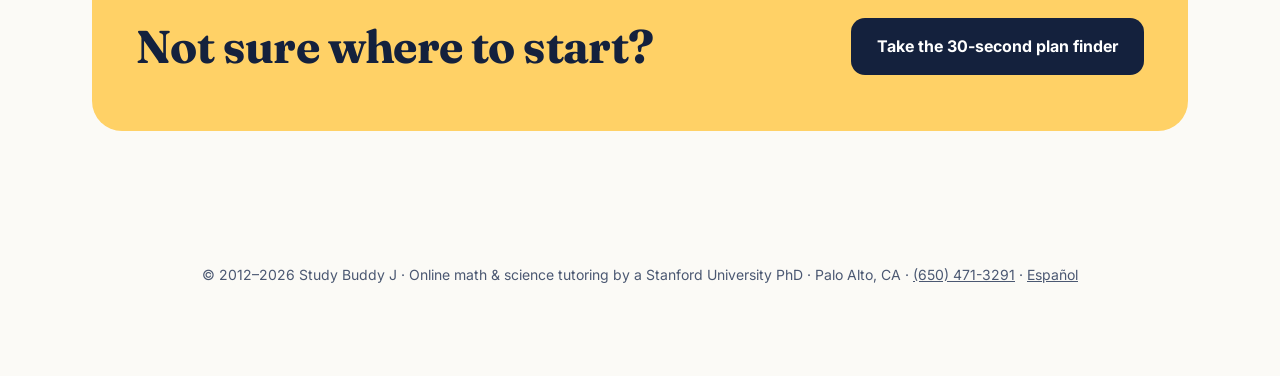
==== commit 888c16a1: "Bump asset version so browsers load the new form script Co-Authored-By: Claude Opus 5.5 <noreply@ant" ====
--- a/index.html
+++ b/index.html
@@ -20,7 +20,7 @@
 <link rel="preconnect" href="https://fonts.googleapis.com">
 <link rel="preconnect" href="https://fonts.gstatic.com" crossorigin>
 <link href="https://fonts.googleapis.com/css2?family=Fraunces:opsz,wght@9..144,600;9..144,800&family=Inter:wght@400;500;600;700;800&family=Caveat:wght@600&display=swap" rel="stylesheet">
-<link rel="stylesheet" href="assets/site.css?v=4370f59e">
+<link rel="stylesheet" href="assets/site.css?v=1dc0cac6">
 <script type="application/ld+json">{"@context": "https://schema.org", "@type": "EducationalOrganization", "name": "Study Buddy J", "url": "https://studybuddyj.net/", "telephone": "+1-650-471-3291", "email": "welcome@studybuddyj.net", "description": "Online math and science tutoring by a Harvard-educated Stanford University PhD, tutoring since 1990. Live 1-on-1 lessons, video sessions and Algebra 1 group programs in English and Spanish.", "address": {"@type": "PostalAddress", "addressLocality": "Palo Alto", "addressRegion": "CA", "addressCountry": "US"}, "areaServed": "US", "availableLanguage": ["English", "Spanish"], "knowsAbout": ["Algebra 1", "Geometry", "Algebra 2", "Trigonometry", "Pre-Calculus", "Calculus", "Physics", "Chemistry", "SAT Math"], "sameAs": ["https://www.facebook.com/profile.php?id=61554739125670"]}</script>
 </head>
 <body>
@@ -175,6 +175,6 @@
 
 <footer>© 2012–2026 Study Buddy J · Online math &amp; science tutoring by a Stanford University PhD · Palo Alto, CA · <a href="tel:+16504713291">(650) 471-3291</a> · <a href="es/" hreflang="es">Español</a></footer>
 <div class="mobile-call"><a href="tel:+16504713291" style="background:var(--navy);color:#fff">Call or text</a><a href="get-started/" style="background:var(--chalk);color:var(--navy)">Get started</a></div>
-<script src="assets/site.js?v=4370f59e" defer></script>
+<script src="assets/site.js?v=1dc0cac6" defer></script>
 </body>
 </html>
